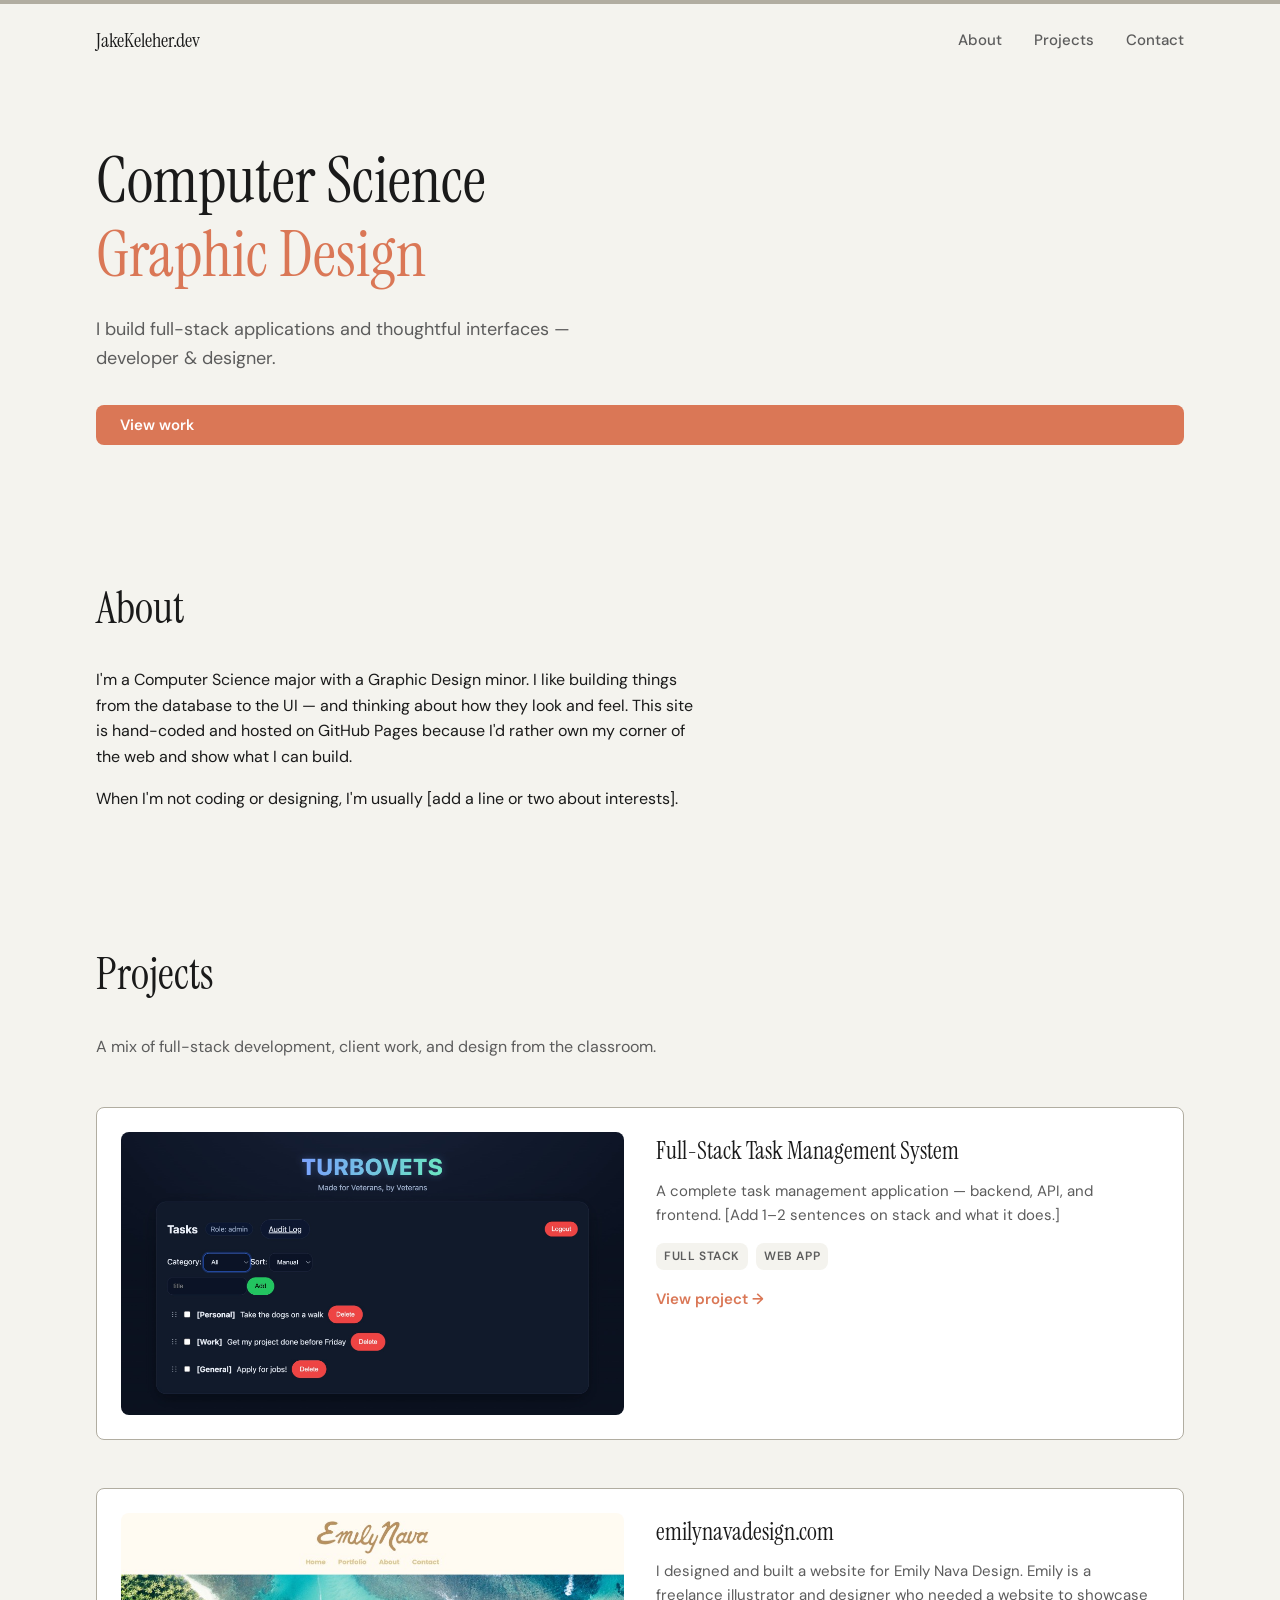
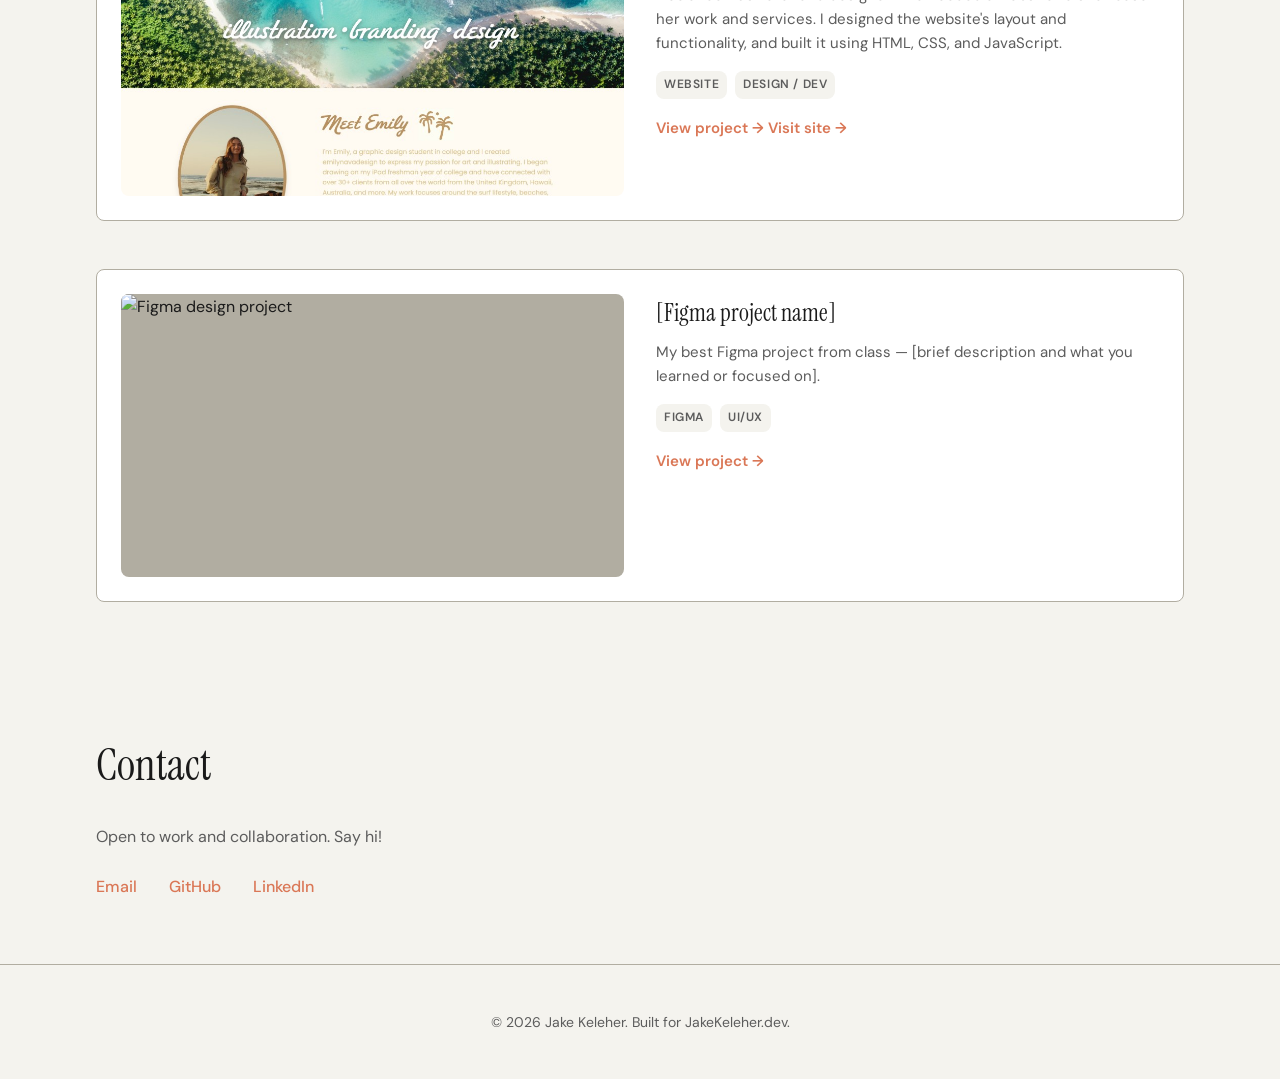
==== index.html @ 4e17194b "Added the ability to click on the images to enlarge them" ====
<!DOCTYPE html>
<html lang="en">
<head>
  <meta charset="UTF-8" />
  <meta name="viewport" content="width=device-width, initial-scale=1.0" />
  <meta name="description" content="Jake Keleher — Computer Science & Graphic Design. Portfolio of development and design work." />
  <title>Jake Keleher — Developer & Designer</title>
  <link rel="preconnect" href="https://fonts.googleapis.com" />
  <link rel="preconnect" href="https://fonts.gstatic.com" crossorigin />
  <link href="https://fonts.googleapis.com/css2?family=DM+Sans:ital,opsz,wght@0,9..40,400;0,9..40,500;0,9..40,600;0,9..40,700;1,9..40,400&family=Instrument+Serif:ital@0;1&display=swap" rel="stylesheet" />
  <link rel="stylesheet" href="css/styles.css" />
</head>
<body>
  <div class="scroll-progress" role="progressbar" aria-label="Scroll progress">
    <div class="scroll-progress__bar"></div>
  </div>
  <header class="site-header">
    <a href="index.html" class="logo">JakeKeleher.dev</a>
    <nav class="nav" aria-label="Main">
      <a href="index.html#about">About</a>
      <a href="project.html">Projects</a>
      <a href="contact.html">Contact</a>
    </nav>
  </header>

  <main>
    <section class="hero" id="hero">
      <h1 class="hero-title">
        <span class="hero-line">Computer Science</span>
        <span class="hero-line hero-line--accent">Graphic Design</span>
      </h1>
      <p class="hero-tagline">I build full-stack applications and thoughtful interfaces — developer & designer.</p>
      <a href="project.html" class="btn btn-primary">View work</a>
    </section>

    <section class="section about" id="about">
      <h2 class="section-title">About</h2>
      <div class="about-content">
        <p>I'm a Computer Science major with a Graphic Design minor. I like building things from the database to the UI — and thinking about how they look and feel. This site is hand-coded and hosted on GitHub Pages because I'd rather own my corner of the web and show what I can build.</p>
        <p>When I'm not coding or designing, I'm usually [add a line or two about interests].</p>
      </div>
    </section>

    <section class="section projects" id="projects">
      <h2 class="section-title">Projects</h2>
      <p class="section-intro">A mix of full-stack development, client work, and design from the classroom.</p>

      <ul class="project-list">
        <li class="project-card">
          <div class="project-media">
            <img class="project-img" src="assets/images/project-turbovets.png" alt="Turbovets — task management for veterans, by veterans" width="800" height="450" />
          </div>
          <div class="project-body">
            <h3 class="project-title">Full-Stack Task Management System</h3>
            <p class="project-desc">A complete task management application — backend, API, and frontend. [Add 1–2 sentences on stack and what it does.]</p>
            <div class="project-meta">
              <span class="project-tag">Full stack</span>
              <span class="project-tag">Web app</span>
            </div>
            <a href="project.html#turbovets" class="project-link" aria-label="View Full-Stack Task Management System">View project →</a>
          </div>
        </li>

        <li class="project-card">
          <div class="project-media">
            <img class="project-img" src="assets/images/project-emilynava.png" alt="Emily Nava Design website — illustration, branding, and design" width="800" height="450" />
          </div>
          <div class="project-body">
            <h3 class="project-title">emilynavadesign.com</h3>
            <p class="project-desc">I designed and built a website for Emily Nava Design. Emily is a freelance illustrator and designer who needed a website to showcase her work and services. 
              I designed the website's layout and functionality, and built it using HTML, CSS, and JavaScript.
            </p>
            <div class="project-meta">
              <span class="project-tag">Website</span>
              <span class="project-tag">Design / Dev</span>
            </div>
            <a href="project.html#emilynava" class="project-link" aria-label="Project detail: emilynavadesign.com">View project →</a>
            <a href="https://emilynavadesign.com" class="project-link" target="_blank" rel="noopener noreferrer" aria-label="Visit emilynavadesign.com">Visit site →</a>
          </div>
        </li>

        <li class="project-card">
          <div class="project-media">
            <img class="project-img" src="https://placehold.co/800x450/e5e7eb/6b7280?text=Figma+Project" alt="Figma design project" width="800" height="450" />
          </div>
          <div class="project-body">
            <h3 class="project-title">[Figma project name]</h3>
            <p class="project-desc">My best Figma project from class — [brief description and what you learned or focused on].</p>
            <div class="project-meta">
              <span class="project-tag">Figma</span>
              <span class="project-tag">UI/UX</span>
            </div>
            <a href="project.html#figma" class="project-link" aria-label="View Figma project">View project →</a>
          </div>
        </li>
      </ul>
    </section>

    <section class="section contact" id="contact">
      <h2 class="section-title">Contact</h2>
      <p class="contact-text">Open to work and collaboration. Say hi!</p>
      <ul class="contact-links">
        <li><a href="mailto:your.email@example.com">Email</a></li>
        <li><a href="https://github.com/JakeKeleherGit" target="_blank" rel="noopener noreferrer">GitHub</a></li>
        <li><a href="https://www.linkedin.com/in/jake-keleher-88a0b2271/" target="_blank" rel="noopener noreferrer">LinkedIn</a></li>
      </ul>
    </section>
  </main>

  <footer class="site-footer">
    <p>© <span id="year"></span> Jake Keleher. Built for JakeKeleher.dev.</p>
  </footer>

  <div class="lightbox" id="lightbox" aria-hidden="true" aria-label="Enlarged project image">
    <button type="button" class="lightbox__close" aria-label="Close">×</button>
    <div class="lightbox__content">
      <img src="" alt="" class="lightbox__img" />
    </div>
  </div>

  <script src="js/main.js"></script>
</body>
</html>
---- css/styles.css ----
/* --- Variables (Claude-inspired: grey background, orange accents) --- */
:root {
  --color-bg: #F4F3EE;
  --color-surface: #ffffff;
  --color-text: #1a1a1a;
  --color-text-muted: #5c5c5c;
  --color-accent: #DA7756;
  --color-accent-hover: #c46947;
  --color-border: #B1ADA1;
  --font-sans: "DM Sans", system-ui, sans-serif;
  --font-serif: "Instrument Serif", Georgia, serif;
  --space-xs: 0.25rem;
  --space-sm: 0.5rem;
  --space-md: 1rem;
  --space-lg: 1.5rem;
  --space-xl: 2rem;
  --space-2xl: 3rem;
  --space-3xl: 4rem;
  --max-width: 72rem;
  --radius: 0.5rem;
}

/* --- Reset & base --- */
*, *::before, *::after { box-sizing: border-box; }
html { scroll-behavior: smooth; }
body {
  margin: 0;
  font-family: var(--font-sans);
  font-size: 1rem;
  line-height: 1.6;
  color: var(--color-text);
  background: var(--color-bg);
}

img {
  max-width: 100%;
  height: auto;
  display: block;
}

a { color: var(--color-accent); text-decoration: none; }
a:hover { text-decoration: underline; }

/* --- Scroll progress bar --- */
.scroll-progress {
  position: fixed;
  top: 0;
  left: 0;
  width: 100%;
  height: 4px;
  background: var(--color-border);
  z-index: 1000;
}

.scroll-progress__bar {
  height: 100%;
  width: 0%;
  background: var(--color-accent);
  transition: width 0.1s ease-out;
}

/* --- Lightbox --- */
.lightbox {
  position: fixed;
  inset: 0;
  z-index: 2000;
  display: flex;
  align-items: center;
  justify-content: center;
  padding: var(--space-xl);
  background: rgba(0, 0, 0, 0.6);
  backdrop-filter: blur(8px);
  -webkit-backdrop-filter: blur(8px);
  opacity: 0;
  visibility: hidden;
  transition: opacity 0.2s ease, visibility 0.2s ease;
}

.lightbox.is-open {
  opacity: 1;
  visibility: visible;
}

.lightbox__content {
  position: relative;
  max-width: 90vw;
  max-height: 90vh;
  display: flex;
  align-items: center;
  justify-content: center;
}

.lightbox__img {
  max-width: 100%;
  max-height: 85vh;
  width: auto;
  height: auto;
  object-fit: contain;
  border-radius: var(--radius);
  box-shadow: 0 20px 60px rgba(0, 0, 0, 0.4);
}

.lightbox__close {
  position: fixed;
  top: var(--space-lg);
  right: var(--space-lg);
  width: 2.5rem;
  height: 2.5rem;
  display: flex;
  align-items: center;
  justify-content: center;
  padding: 0;
  font-size: 1.75rem;
  line-height: 1;
  color: #fff;
  background: rgba(255, 255, 255, 0.15);
  border: none;
  cursor: pointer;
  border-radius: var(--radius);
  transition: color 0.2s, background 0.2s;
  z-index: 2001;
}

.lightbox__close:hover {
  color: var(--color-text);
  background: var(--color-surface);
}

/* --- Header --- */
.site-header {
  display: flex;
  align-items: center;
  justify-content: space-between;
  padding: var(--space-lg) var(--space-xl);
  max-width: var(--max-width);
  margin: 0 auto;
}

.logo {
  font-family: var(--font-serif);
  font-size: 1.25rem;
  font-weight: 400;
  color: var(--color-text);
}
.logo:hover { text-decoration: none; }

.nav {
  display: flex;
  gap: var(--space-xl);
}
.nav a {
  color: var(--color-text-muted);
  font-size: 0.9375rem;
  font-weight: 500;
}
.nav a:hover { color: var(--color-text); }

/* --- Main sections --- */
.section {
  max-width: var(--max-width);
  margin: 0 auto;
  padding: var(--space-3xl) var(--space-xl);
}

.section-title {
  font-family: var(--font-serif);
  font-size: clamp(2rem, 4vw, 2.75rem);
  font-weight: 400;
  margin: 0 0 var(--space-lg);
}

.section-intro {
  color: var(--color-text-muted);
  max-width: 38em;
  margin: 0 0 var(--space-2xl);
}

/* --- Hero --- */
.hero {
  min-height: 20vh;
  display: flex;
  flex-direction: column;
  justify-content: center;
  padding: var(--space-3xl) var(--space-xl);
  max-width: var(--max-width);
  margin: 0 auto;
}

.hero-title {
  font-family: var(--font-serif);
  font-size: clamp(2.5rem, 6vw, 4rem);
  font-weight: 400;
  line-height: 1.15;
  margin: 0 0 var(--space-lg);
}

.hero-line { display: block; }
.hero-line--accent { color: var(--color-accent); }

.hero-tagline {
  font-size: 1.125rem;
  color: var(--color-text-muted);
  max-width: 28em;
  margin: 0 0 var(--space-xl);
}

/* --- Buttons --- */
.btn {
  display: inline-block;
  padding: var(--space-sm) var(--space-lg);
  font-family: var(--font-sans);
  font-size: 0.9375rem;
  font-weight: 600;
  border-radius: var(--radius);
  transition: background 0.2s, color 0.2s;
}

.btn-primary {
  background: var(--color-accent);
  color: white;
  border: none;
}
.btn-primary:hover {
  background: var(--color-accent-hover);
  text-decoration: none;
}

/* --- About --- */
.about-content {
  max-width: 38em;
}
.about-content p { margin: 0 0 var(--space-md); }
.about-content p:last-child { margin-bottom: 0; }

/* --- Projects --- */
.project-list {
  list-style: none;
  padding: 0;
  margin: 0;
  display: flex;
  flex-direction: column;
  gap: var(--space-2xl);
}

.project-card {
  display: grid;
  grid-template-columns: 1fr 1fr;
  gap: var(--space-xl);
  align-items: start;
  padding: var(--space-lg);
  background: var(--color-surface);
  border-radius: var(--radius);
  border: 1px solid var(--color-border);
}

.project-media {
  aspect-ratio: 16 / 9;
  background: var(--color-border);
  border-radius: var(--radius);
  overflow: hidden;
}
.project-media img {
  width: 100%;
  height: 100%;
  object-fit: cover;
}
.project-media .project-img {
  cursor: pointer;
}

/* Fallback when image is missing */
.project-media:has(img[src*="project-"]) {
  background: linear-gradient(135deg, #e5e7eb 0%, #d1d5db 100%);
}
.project-media img[src=""] {
  display: none;
}

.project-body { min-width: 0; }

.project-title {
  font-family: var(--font-serif);
  font-size: 1.5rem;
  font-weight: 400;
  margin: 0 0 var(--space-sm);
}

.project-desc {
  color: var(--color-text-muted);
  margin: 0 0 var(--space-md);
  font-size: 0.9375rem;
}

.project-meta {
  display: flex;
  flex-wrap: wrap;
  gap: var(--space-sm);
  margin-bottom: var(--space-md);
}

.project-tag {
  font-size: 0.75rem;
  font-weight: 600;
  text-transform: uppercase;
  letter-spacing: 0.05em;
  color: var(--color-text-muted);
  background: var(--color-bg);
  padding: var(--space-xs) var(--space-sm);
  border-radius: var(--radius);
}

.project-link {
  font-weight: 600;
  font-size: 0.9375rem;
}
.project-link:hover { text-decoration: none; }

/* --- Project detail page --- */
.page-intro {
  padding-top: var(--space-2xl);
  padding-bottom: var(--space-xl);
}

.project-detail {
  padding: 0 var(--space-xl) var(--space-3xl);
  max-width: var(--max-width);
  margin: 0 auto;
}

.project-detail__inner {
  display: grid;
  grid-template-columns: 1fr 1fr;
  gap: var(--space-2xl);
  align-items: start;
  padding: var(--space-2xl) 0;
  border-bottom: 1px solid var(--color-border);
}

.project-detail__inner:last-of-type { border-bottom: none; }

.project-detail__media {
  aspect-ratio: 16 / 9;
  background: var(--color-border);
  border-radius: var(--radius);
  overflow: hidden;
}

.project-detail__media img {
  width: 100%;
  height: 100%;
  object-fit: cover;
}
.project-detail__media .project-img {
  cursor: pointer;
}

.project-detail__body { min-width: 0; }

.project-detail__meta {
  display: flex;
  flex-wrap: wrap;
  gap: var(--space-sm);
  margin-bottom: var(--space-md);
}

.project-detail__title {
  font-family: var(--font-serif);
  font-size: clamp(1.5rem, 3vw, 2rem);
  font-weight: 400;
  margin: 0 0 var(--space-sm);
}

.project-detail__subtitle {
  color: var(--color-text-muted);
  font-size: 1rem;
  margin: 0 0 var(--space-lg);
}

.project-detail__content {
  color: var(--color-text);
  margin-bottom: var(--space-xl);
}

.project-detail__content p { margin: 0 0 var(--space-md); }
.project-detail__content p:last-child { margin-bottom: 0; }

/* --- Contact --- */
.contact-text {
  color: var(--color-text-muted);
  margin: 0 0 var(--space-lg);
}

.contact-links {
  list-style: none;
  padding: 0;
  margin: 0;
  display: flex;
  gap: var(--space-xl);
}
.contact-links a { font-weight: 500; }

/* --- Contact page --- */
.contact-page .contact-text { margin-bottom: var(--space-2xl); }

.contact-grid {
  display: grid;
  grid-template-columns: 1fr 1fr;
  gap: var(--space-3xl);
  align-items: start;
}

.contact-heading {
  font-family: var(--font-serif);
  font-size: 1.25rem;
  font-weight: 400;
  margin: 0 0 var(--space-lg);
}

.contact-form label {
  display: block;
  font-size: 0.9375rem;
  font-weight: 500;
  margin-bottom: var(--space-xs);
  color: var(--color-text);
}

.contact-form input,
.contact-form textarea {
  width: 100%;
  padding: var(--space-sm) var(--space-md);
  margin-bottom: var(--space-md);
  font-family: var(--font-sans);
  font-size: 1rem;
  border: 1px solid var(--color-border);
  border-radius: var(--radius);
  background: var(--color-surface);
  color: var(--color-text);
}

.contact-form textarea { resize: vertical; min-height: 6rem; }

.contact-form button { margin-top: var(--space-sm); }

.contact-form-note {
  margin-top: var(--space-lg);
  font-size: 0.875rem;
  color: var(--color-text-muted);
}

/* --- Footer --- */
.site-footer {
  text-align: center;
  padding: var(--space-xl);
  color: var(--color-text-muted);
  font-size: 0.875rem;
  border-top: 1px solid var(--color-border);
}

/* --- Responsive --- */
@media (max-width: 768px) {
  .site-header { padding: var(--space-md) var(--space-lg); }
  .nav { gap: var(--space-lg); }

  .project-card {
    grid-template-columns: 1fr;
  }
  .project-media { order: -1; }

  .hero { min-height: 45vh; }
  .section { padding: var(--space-2xl) var(--space-lg); }

  .project-detail { padding-left: var(--space-lg); padding-right: var(--space-lg); }
  .project-detail__inner {
    grid-template-columns: 1fr;
    gap: var(--space-lg);
  }
  .project-detail__media { order: -1; }

  .contact-grid { grid-template-columns: 1fr; }
}

@media (max-width: 480px) {
  .contact-links { flex-direction: column; }
}
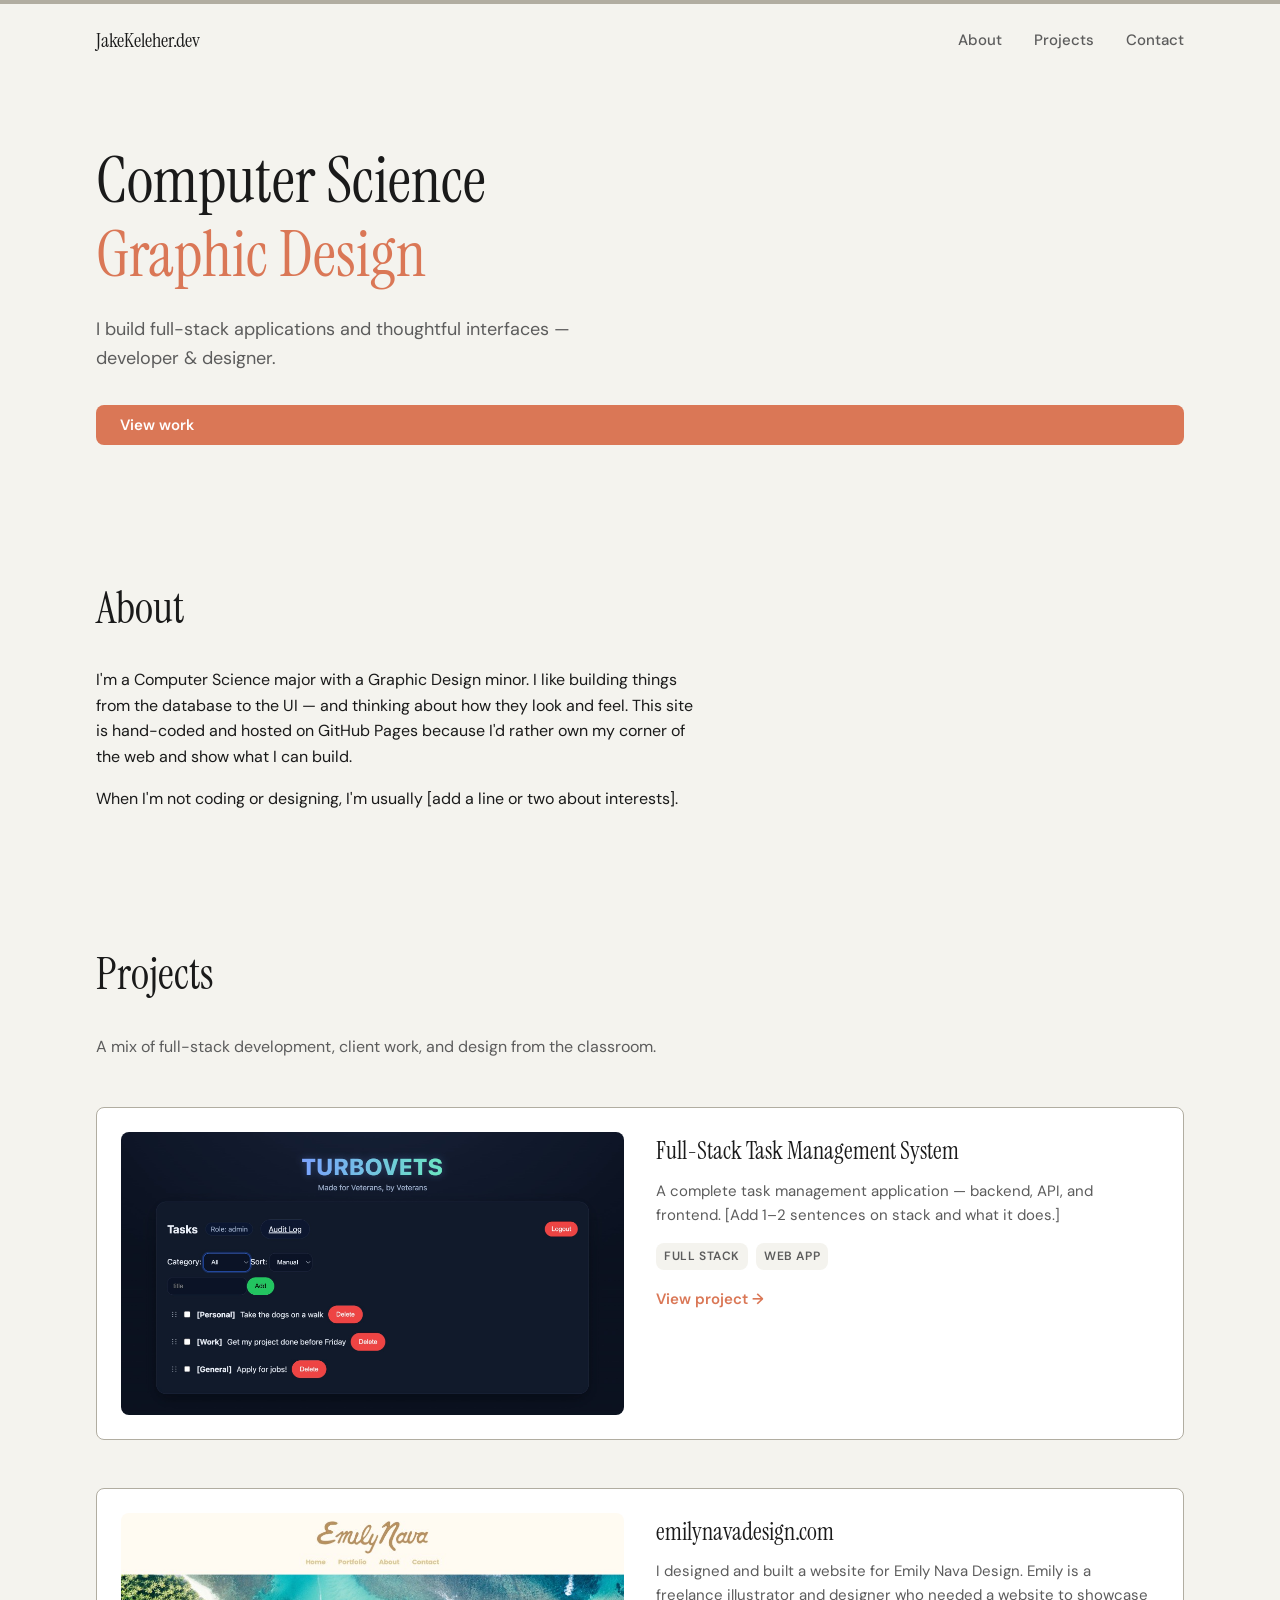
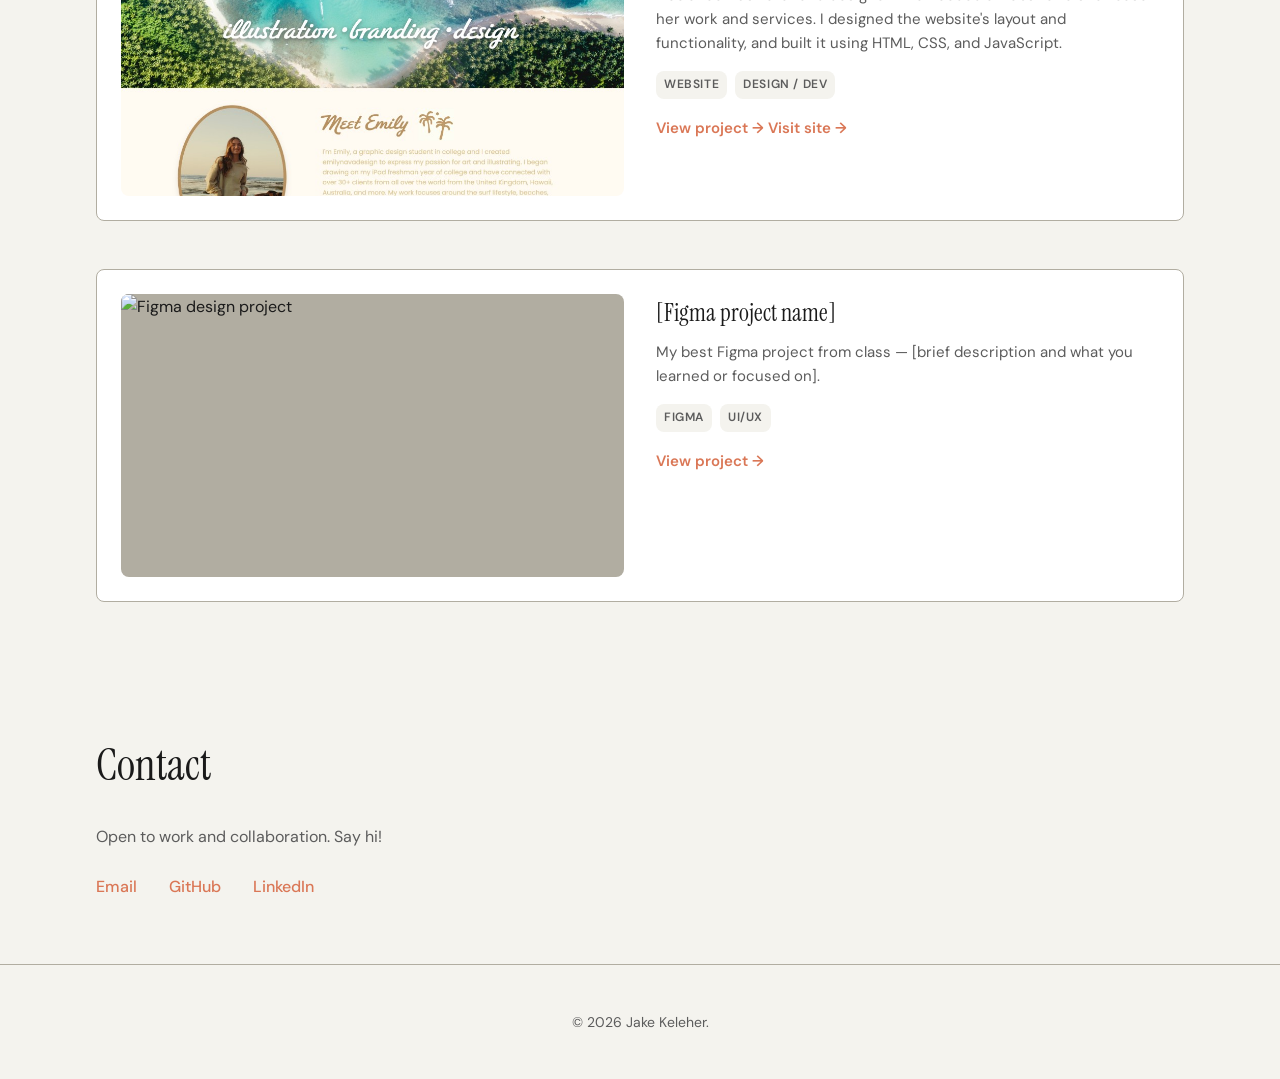
==== commit e3e72bc8: "updated code 11:59pm" ====
--- a/index.html
+++ b/index.html
@@ -108,7 +108,7 @@
   </main>
 
   <footer class="site-footer">
-    <p>© <span id="year"></span> Jake Keleher. Built for JakeKeleher.dev.</p>
+    <p>© <span id="year"></span> Jake Keleher. </p>
   </footer>
 
   <div class="lightbox" id="lightbox" aria-hidden="true" aria-label="Enlarged project image">
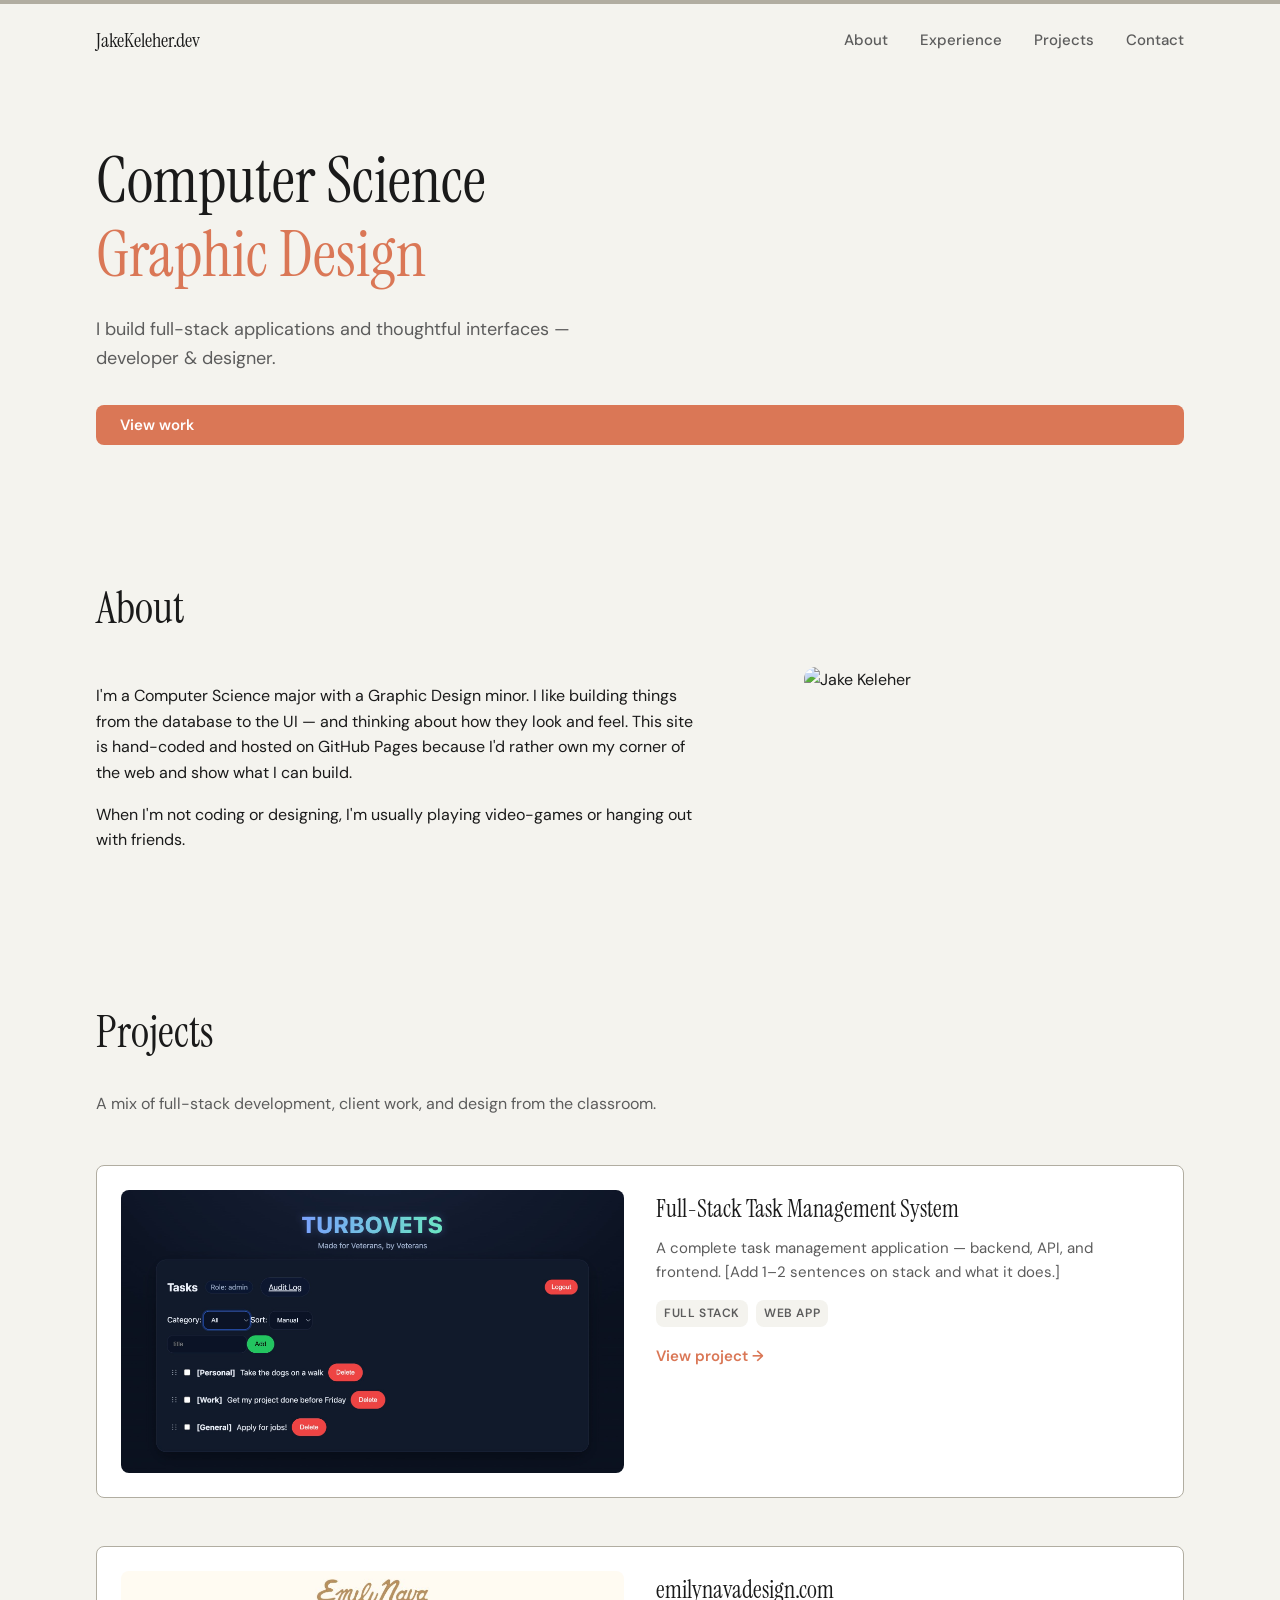
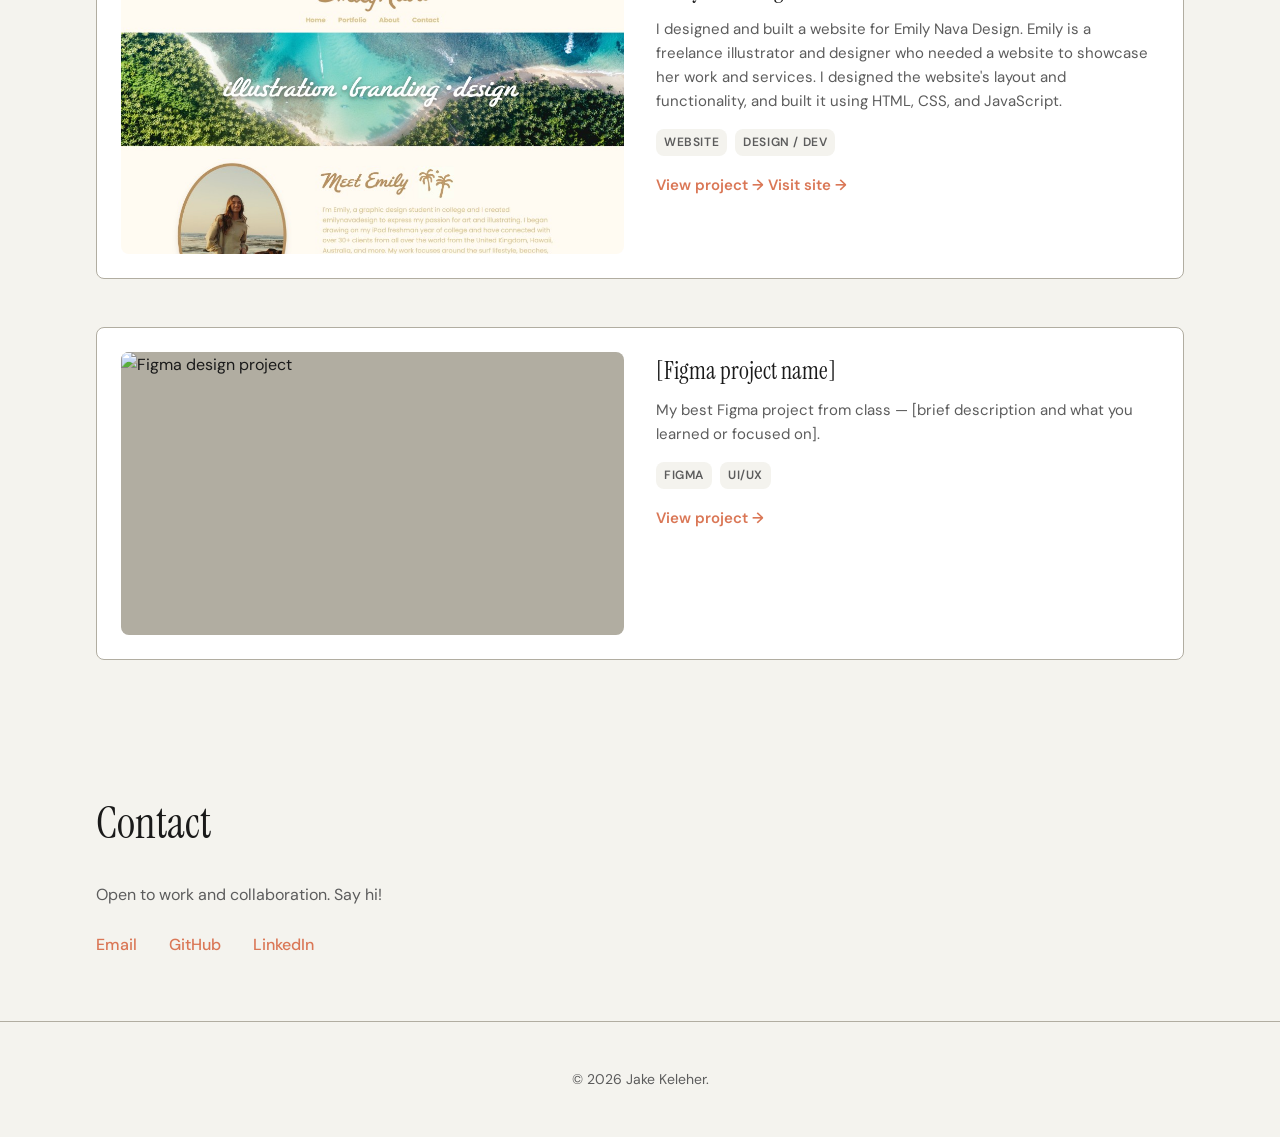
==== commit db815278: "hello world" ====
--- a/index.html
+++ b/index.html
@@ -5,6 +5,7 @@
   <meta name="viewport" content="width=device-width, initial-scale=1.0" />
   <meta name="description" content="Jake Keleher — Computer Science & Graphic Design. Portfolio of development and design work." />
   <title>Jake Keleher — Developer & Designer</title>
+  <link rel="icon" href="favicon.png" type="image/png" />
   <link rel="preconnect" href="https://fonts.googleapis.com" />
   <link rel="preconnect" href="https://fonts.gstatic.com" crossorigin />
   <link href="https://fonts.googleapis.com/css2?family=DM+Sans:ital,opsz,wght@0,9..40,400;0,9..40,500;0,9..40,600;0,9..40,700;1,9..40,400&family=Instrument+Serif:ital@0;1&display=swap" rel="stylesheet" />
@@ -18,6 +19,7 @@
     <a href="index.html" class="logo">JakeKeleher.dev</a>
     <nav class="nav" aria-label="Main">
       <a href="index.html#about">About</a>
+      <a href="experience.html">Experience</a>
       <a href="project.html">Projects</a>
       <a href="contact.html">Contact</a>
     </nav>
@@ -35,9 +37,16 @@
 
     <section class="section about" id="about">
       <h2 class="section-title">About</h2>
-      <div class="about-content">
-        <p>I'm a Computer Science major with a Graphic Design minor. I like building things from the database to the UI — and thinking about how they look and feel. This site is hand-coded and hosted on GitHub Pages because I'd rather own my corner of the web and show what I can build.</p>
-        <p>When I'm not coding or designing, I'm usually [add a line or two about interests].</p>
+    
+      <div class="about-container">
+        <div class="about-text">
+          <p>I'm a Computer Science major with a Graphic Design minor. I like building things from the database to the UI — and thinking about how they look and feel. This site is hand-coded and hosted on GitHub Pages because I'd rather own my corner of the web and show what I can build.</p>
+          <p>When I'm not coding or designing, I'm usually playing video-games or hanging out with friends.</p>
+        </div>
+    
+        <div class="about-image">
+          <img src="assets/images/headshot.png" alt="Jake Keleher" />
+        </div>
       </div>
     </section>
 
--- a/css/styles.css
+++ b/css/styles.css
@@ -232,6 +232,32 @@
 .about-content p { margin: 0 0 var(--space-md); }
 .about-content p:last-child { margin-bottom: 0; }
 
+.about-container {
+  display: flex;
+  align-items: flex-start;
+  gap: 40px;
+}
+
+/* Text takes ~70% */
+.about-text {
+  flex: 0 0 55%;
+}
+
+/* Image takes ~35% */
+.about-image {
+  flex: 0 0 45%;
+  display: flex;
+  justify-content: flex-end;
+}
+
+.about-image img {
+  width: 200%;
+  max-width: 420px; /* keeps it from getting too huge */
+  height: auto;
+  border-radius: 12px;
+  object-fit: cover;
+}
+
 /* --- Projects --- */
 .project-list {
   list-style: none;
@@ -383,6 +409,51 @@
 
 .project-detail__content p { margin: 0 0 var(--space-md); }
 .project-detail__content p:last-child { margin-bottom: 0; }
+
+/* --- Experience page --- */
+.experience-entry {
+  padding: 0 var(--space-xl) var(--space-3xl);
+  max-width: var(--max-width);
+  margin: 0 auto;
+}
+
+.experience-entry__inner {
+  padding: var(--space-2xl) 0;
+  border-bottom: 1px solid var(--color-border);
+}
+
+.experience-entry:last-of-type .experience-entry__inner { border-bottom: none; }
+
+.experience-entry__header {
+  margin-bottom: var(--space-lg);
+}
+
+.experience-entry__title {
+  font-family: var(--font-serif);
+  font-size: clamp(1.5rem, 3vw, 2rem);
+  font-weight: 400;
+  margin: 0 0 var(--space-xs);
+}
+
+.experience-entry__role {
+  font-size: 1rem;
+  font-weight: 600;
+  color: var(--color-accent);
+  margin: 0 0 var(--space-xs);
+}
+
+.experience-entry__dates {
+  font-size: 0.9375rem;
+  color: var(--color-text-muted);
+  margin: 0;
+}
+
+.experience-entry__content {
+  color: var(--color-text);
+}
+
+.experience-entry__content p { margin: 0 0 var(--space-md); }
+.experience-entry__content p:last-child { margin-bottom: 0; }
 
 /* --- Contact --- */
 .contact-text {
@@ -470,6 +541,7 @@
   .section { padding: var(--space-2xl) var(--space-lg); }
 
   .project-detail { padding-left: var(--space-lg); padding-right: var(--space-lg); }
+  .experience-entry { padding-left: var(--space-lg); padding-right: var(--space-lg); }
   .project-detail__inner {
     grid-template-columns: 1fr;
     gap: var(--space-lg);
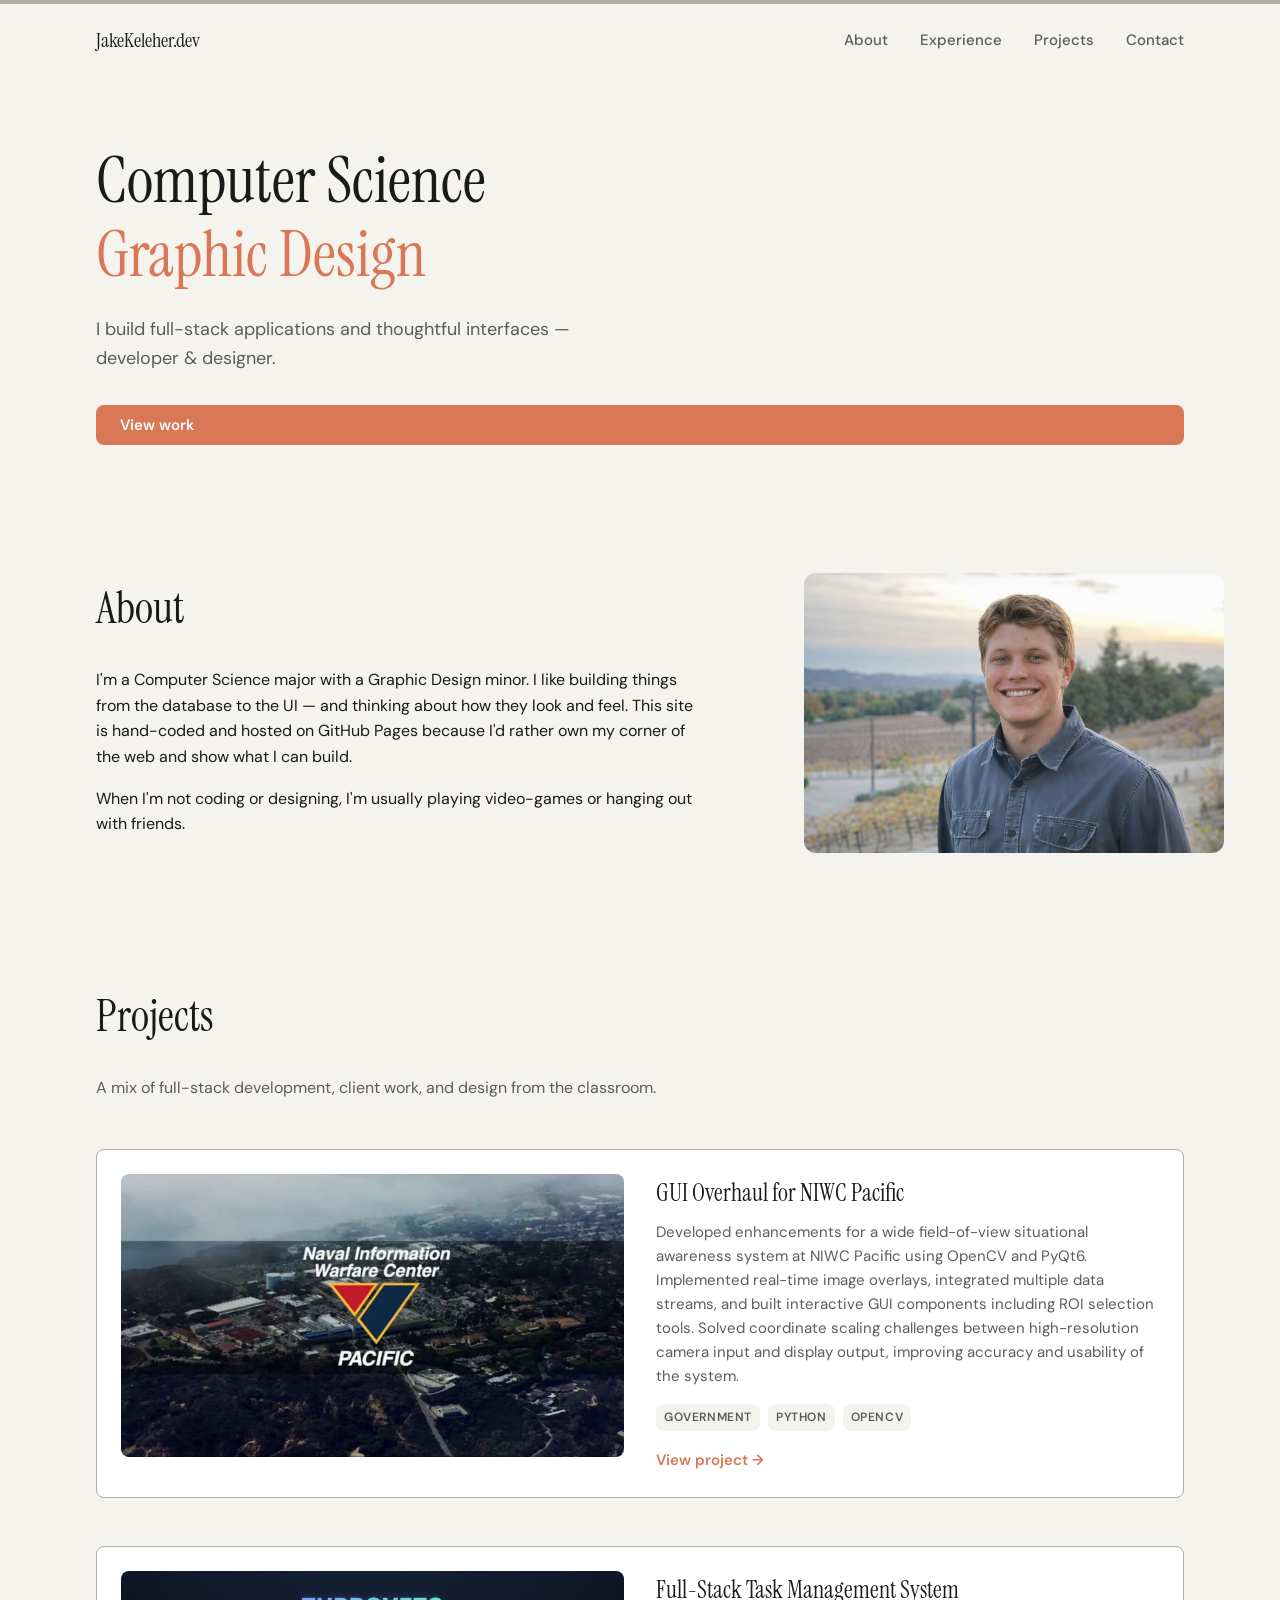
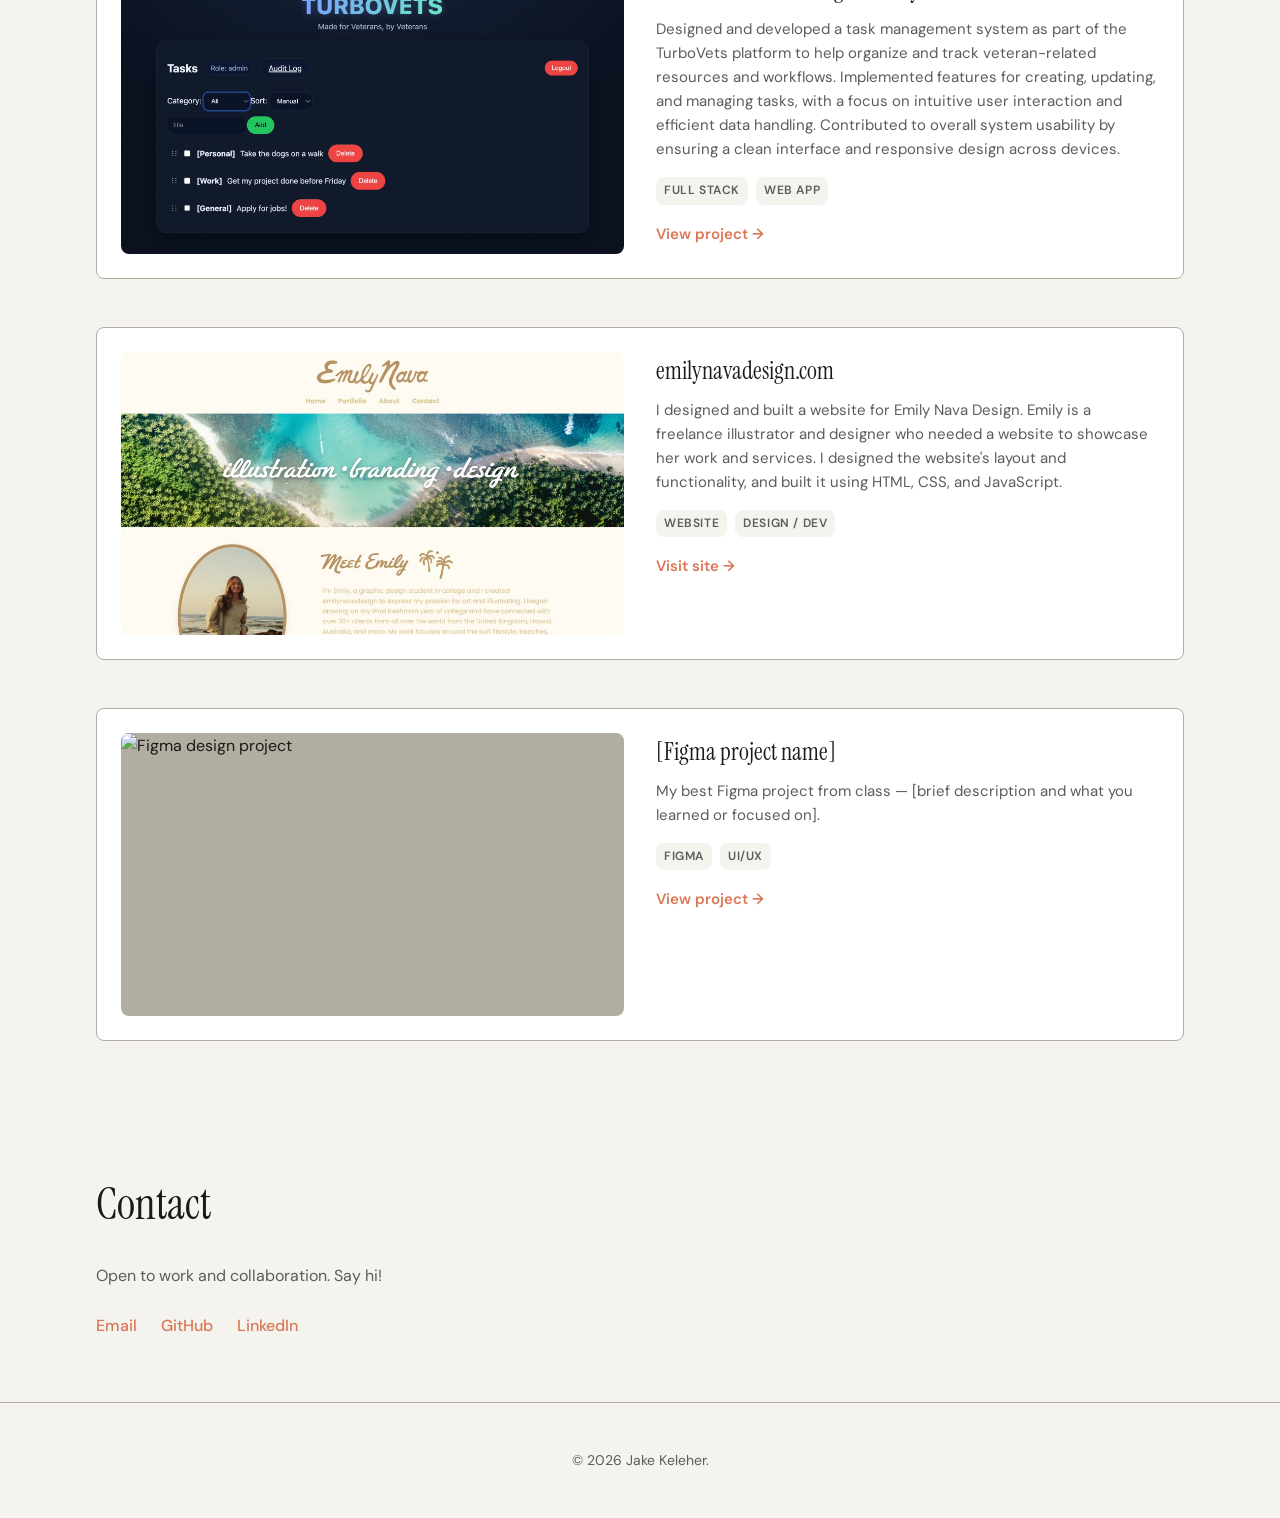
==== commit 670f07d7: "Major Upgrades, need to add contact page functionality" ====
--- a/index.html
+++ b/index.html
@@ -36,12 +36,13 @@
     </section>
 
     <section class="section about" id="about">
-      <h2 class="section-title">About</h2>
+      
     
       <div class="about-container">
         <div class="about-text">
-          <p>I'm a Computer Science major with a Graphic Design minor. I like building things from the database to the UI — and thinking about how they look and feel. This site is hand-coded and hosted on GitHub Pages because I'd rather own my corner of the web and show what I can build.</p>
-          <p>When I'm not coding or designing, I'm usually playing video-games or hanging out with friends.</p>
+          <h2 class="section-title">About</h2>
+            <p>I'm a Computer Science major with a Graphic Design minor. I like building things from the database to the UI — and thinking about how they look and feel. This site is hand-coded and hosted on GitHub Pages because I'd rather own my corner of the web and show what I can build.</p>
+            <p>When I'm not coding or designing, I'm usually playing video-games or hanging out with friends.</p>
         </div>
     
         <div class="about-image">
@@ -57,11 +58,27 @@
       <ul class="project-list">
         <li class="project-card">
           <div class="project-media">
+            <img class="project-img" src="assets/images/niwc-pac-crop.png" alt="Turbovets — task management for veterans, by veterans" width="800" height="450" />
+          </div>
+          <div class="project-body">
+            <h3 class="project-title">GUI Overhaul for NIWC Pacific</h3>
+            <p class="project-desc">Developed enhancements for a wide field-of-view situational awareness system at NIWC Pacific using OpenCV and PyQt6. Implemented real-time image overlays, integrated multiple data streams, and built interactive GUI components including ROI selection tools. Solved coordinate scaling challenges between high-resolution camera input and display output, improving accuracy and usability of the system.</p>
+            <div class="project-meta">
+              <span class="project-tag">Government</span>
+              <span class="project-tag">Python</span>
+              <span class="project-tag">OpenCV</span>
+            </div>
+            <a href="project.html#turbovets" class="project-link" aria-label="View Full-Stack Task Management System">View project →</a>
+          </div>
+        </li>
+
+        <li class="project-card">
+          <div class="project-media">
             <img class="project-img" src="assets/images/project-turbovets.png" alt="Turbovets — task management for veterans, by veterans" width="800" height="450" />
           </div>
           <div class="project-body">
             <h3 class="project-title">Full-Stack Task Management System</h3>
-            <p class="project-desc">A complete task management application — backend, API, and frontend. [Add 1–2 sentences on stack and what it does.]</p>
+            <p class="project-desc">Designed and developed a task management system as part of the TurboVets platform to help organize and track veteran-related resources and workflows. Implemented features for creating, updating, and managing tasks, with a focus on intuitive user interaction and efficient data handling. Contributed to overall system usability by ensuring a clean interface and responsive design across devices. </p>
             <div class="project-meta">
               <span class="project-tag">Full stack</span>
               <span class="project-tag">Web app</span>
@@ -83,7 +100,6 @@
               <span class="project-tag">Website</span>
               <span class="project-tag">Design / Dev</span>
             </div>
-            <a href="project.html#emilynava" class="project-link" aria-label="Project detail: emilynavadesign.com">View project →</a>
             <a href="https://emilynavadesign.com" class="project-link" target="_blank" rel="noopener noreferrer" aria-label="Visit emilynavadesign.com">Visit site →</a>
           </div>
         </li>
--- a/css/styles.css
+++ b/css/styles.css
@@ -251,7 +251,7 @@
 }
 
 .about-image img {
-  width: 200%;
+  width: 100%;
   max-width: 420px; /* keeps it from getting too huge */
   height: auto;
   border-radius: 12px;
@@ -343,7 +343,7 @@
 
 /* --- Project detail page --- */
 .page-intro {
-  padding-top: var(--space-2xl);
+  padding-top: var(--space-lg);
   padding-bottom: var(--space-xl);
 }
 
@@ -411,21 +411,30 @@
 .project-detail__content p:last-child { margin-bottom: 0; }
 
 /* --- Experience page --- */
+.page-intro {
+  padding-top: var(--space-xl);
+  padding-bottom: var(--space-md);
+}
+
+.page-intro .section-intro {
+  margin-bottom: 0;
+}
+
 .experience-entry {
-  padding: 0 var(--space-xl) var(--space-3xl);
+  padding: 0 var(--space-xl);
   max-width: var(--max-width);
+  padding-left: var(--space-lg);
+  padding-right: var(--space-lg);
   margin: 0 auto;
 }
 
 .experience-entry__inner {
-  padding: var(--space-2xl) 0;
+  padding: var(--space-xl) 0;
   border-bottom: 1px solid var(--color-border);
 }
 
-.experience-entry:last-of-type .experience-entry__inner { border-bottom: none; }
-
 .experience-entry__header {
-  margin-bottom: var(--space-lg);
+  margin-bottom: var(--space-md);
 }
 
 .experience-entry__title {
@@ -452,8 +461,17 @@
   color: var(--color-text);
 }
 
-.experience-entry__content p { margin: 0 0 var(--space-md); }
-.experience-entry__content p:last-child { margin-bottom: 0; }
+.experience-entry__content p {
+  margin: 0 0 0.875rem;
+}
+
+.experience-entry__content p:last-child {
+  margin-bottom: 0;
+}
+
+.experience-entry:last-of-type .experience-entry__inner {
+  border-bottom: none;
+}
 
 /* --- Contact --- */
 .contact-text {
@@ -466,25 +484,52 @@
   padding: 0;
   margin: 0;
   display: flex;
-  gap: var(--space-xl);
+  gap: var(--space-lg);
 }
 .contact-links a { font-weight: 500; }
 
 /* --- Contact page --- */
-.contact-page .contact-text { margin-bottom: var(--space-2xl); }
+.contact-page .section-title { margin-bottom: var(--space-md); }
+.contact-page .contact-text { margin-bottom: var(--space-lg); }
+
+.contact-page {
+  padding-top: var(--space-sml); /* was 3xl */
+}
+
+.contact-form-block {
+  background: var(--color-surface);
+  padding: var(--space-xl);
+  border-radius: var(--radius);
+  border: 1px solid var(--color-border);
+  margin-top: 4rem;
+}
+
+.contact-links-block {
+  margin-top: var(--space-sm);
+}
 
 .contact-grid {
   display: grid;
-  grid-template-columns: 1fr 1fr;
+  grid-template-columns: 1fr 1.1fr;
   gap: var(--space-3xl);
   align-items: start;
+}
+
+.contact-left {
+  padding-top: 4.5rem;
 }
 
 .contact-heading {
   font-family: var(--font-serif);
   font-size: 1.25rem;
   font-weight: 400;
-  margin: 0 0 var(--space-lg);
+  margin-bottom: var(--space-md);
+}
+
+.contact-form input:focus,
+.contact-form textarea:focus {
+  outline: none;
+  border-color: var(--color-accent);
 }
 
 .contact-form label {
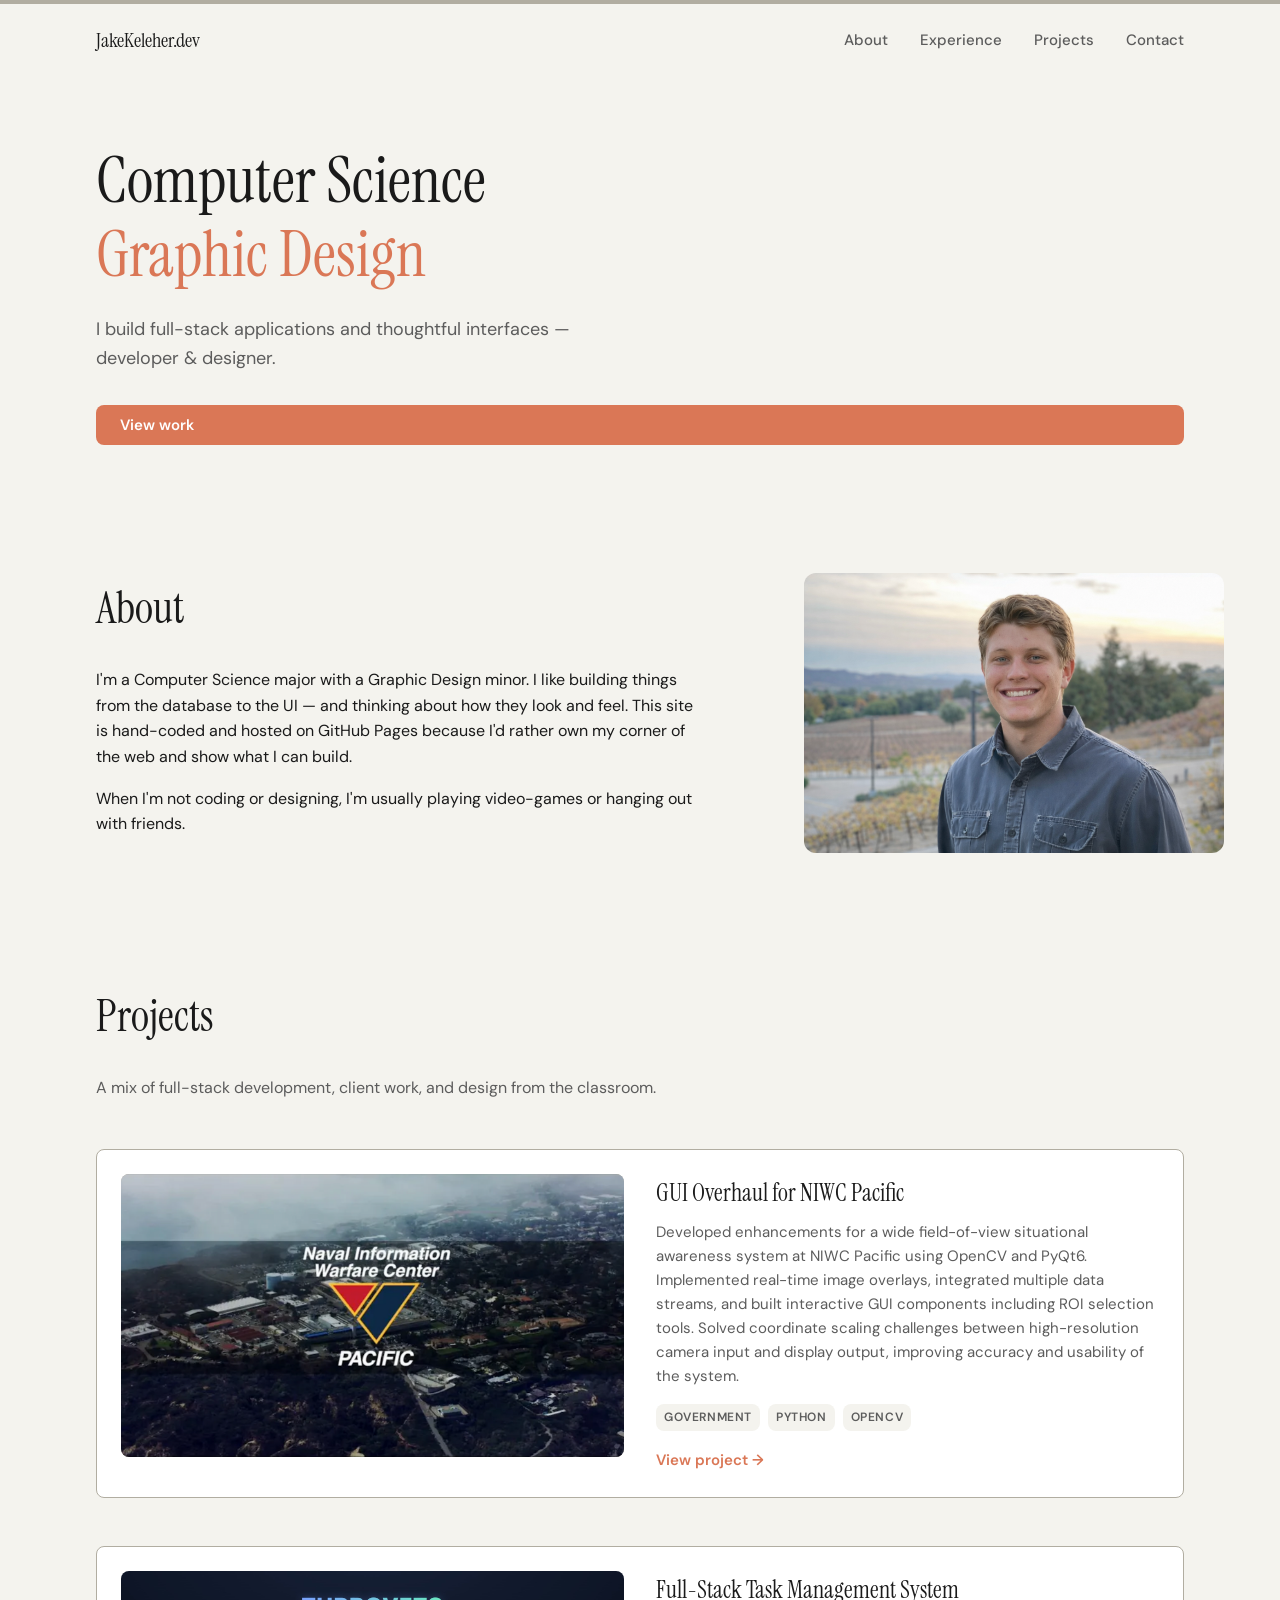
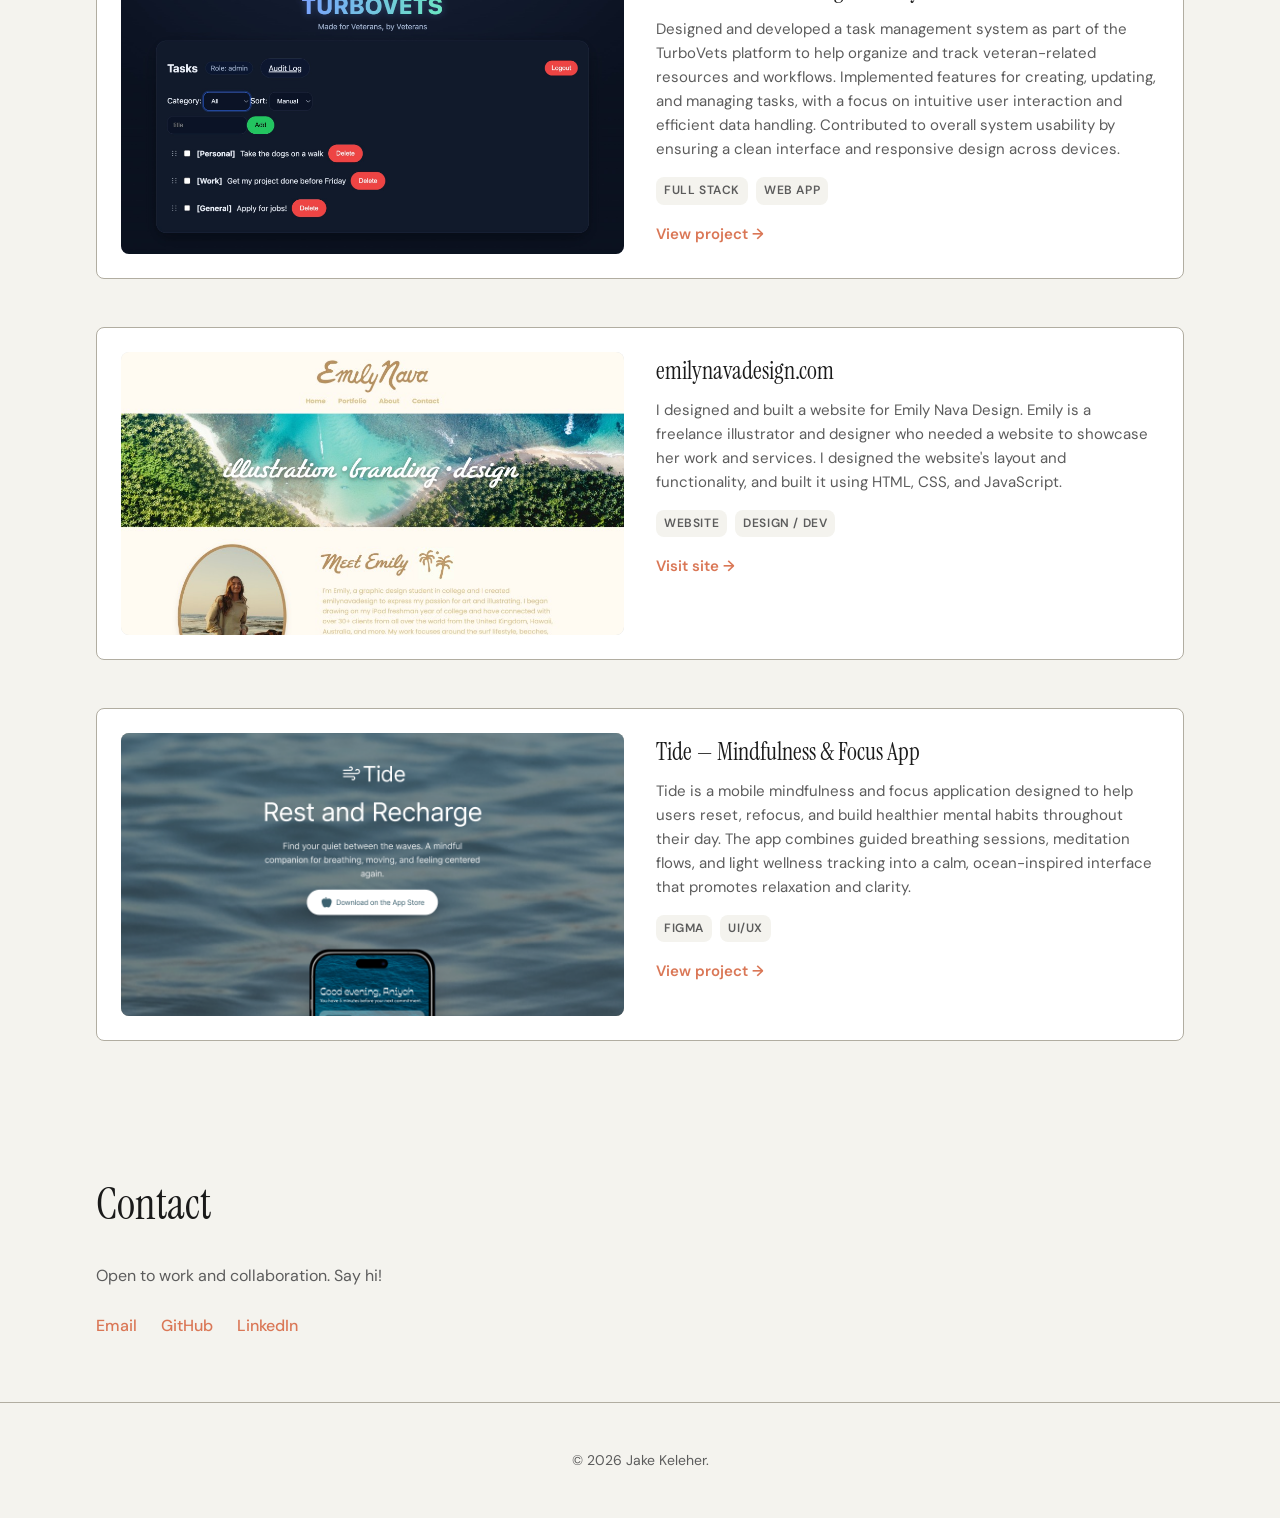
==== commit 5a63da59: "Updated contact page" ====
--- a/index.html
+++ b/index.html
@@ -106,16 +106,19 @@
 
         <li class="project-card">
           <div class="project-media">
-            <img class="project-img" src="https://placehold.co/800x450/e5e7eb/6b7280?text=Figma+Project" alt="Figma design project" width="800" height="450" />
+            <img class="project-img" src="assets/images/TideCalmApp.png" alt="Figma design project" width="800" height="450" />
           </div>
           <div class="project-body">
-            <h3 class="project-title">[Figma project name]</h3>
-            <p class="project-desc">My best Figma project from class — [brief description and what you learned or focused on].</p>
+            <h3 class="project-title">Tide — Mindfulness & Focus App</h3>
+            <p class="project-desc">Tide is a mobile mindfulness and focus application designed to help 
+              users reset, refocus, and build healthier mental habits throughout their day. The app combines 
+              guided breathing sessions, meditation flows, and light wellness tracking into a calm, 
+              ocean-inspired interface that promotes relaxation and clarity.</p>
             <div class="project-meta">
               <span class="project-tag">Figma</span>
               <span class="project-tag">UI/UX</span>
             </div>
-            <a href="project.html#figma" class="project-link" aria-label="View Figma project">View project →</a>
+            <a href="https://www.figma.com/design/f66xHcDySHiuyiGid0vz0i/Calm-App?t=EtV32TLch3IuS3El-1" class="project-link" aria-label="View Figma project">View project →</a>
           </div>
         </li>
       </ul>
--- a/css/styles.css
+++ b/css/styles.css
@@ -294,6 +294,13 @@
   cursor: pointer;
 }
 
+.project-img {
+  width: 100%;
+  height: 100%;
+  object-fit: cover;
+  object-position: center 5%;
+}
+
 /* Fallback when image is missing */
 .project-media:has(img[src*="project-"]) {
   background: linear-gradient(135deg, #e5e7eb 0%, #d1d5db 100%);
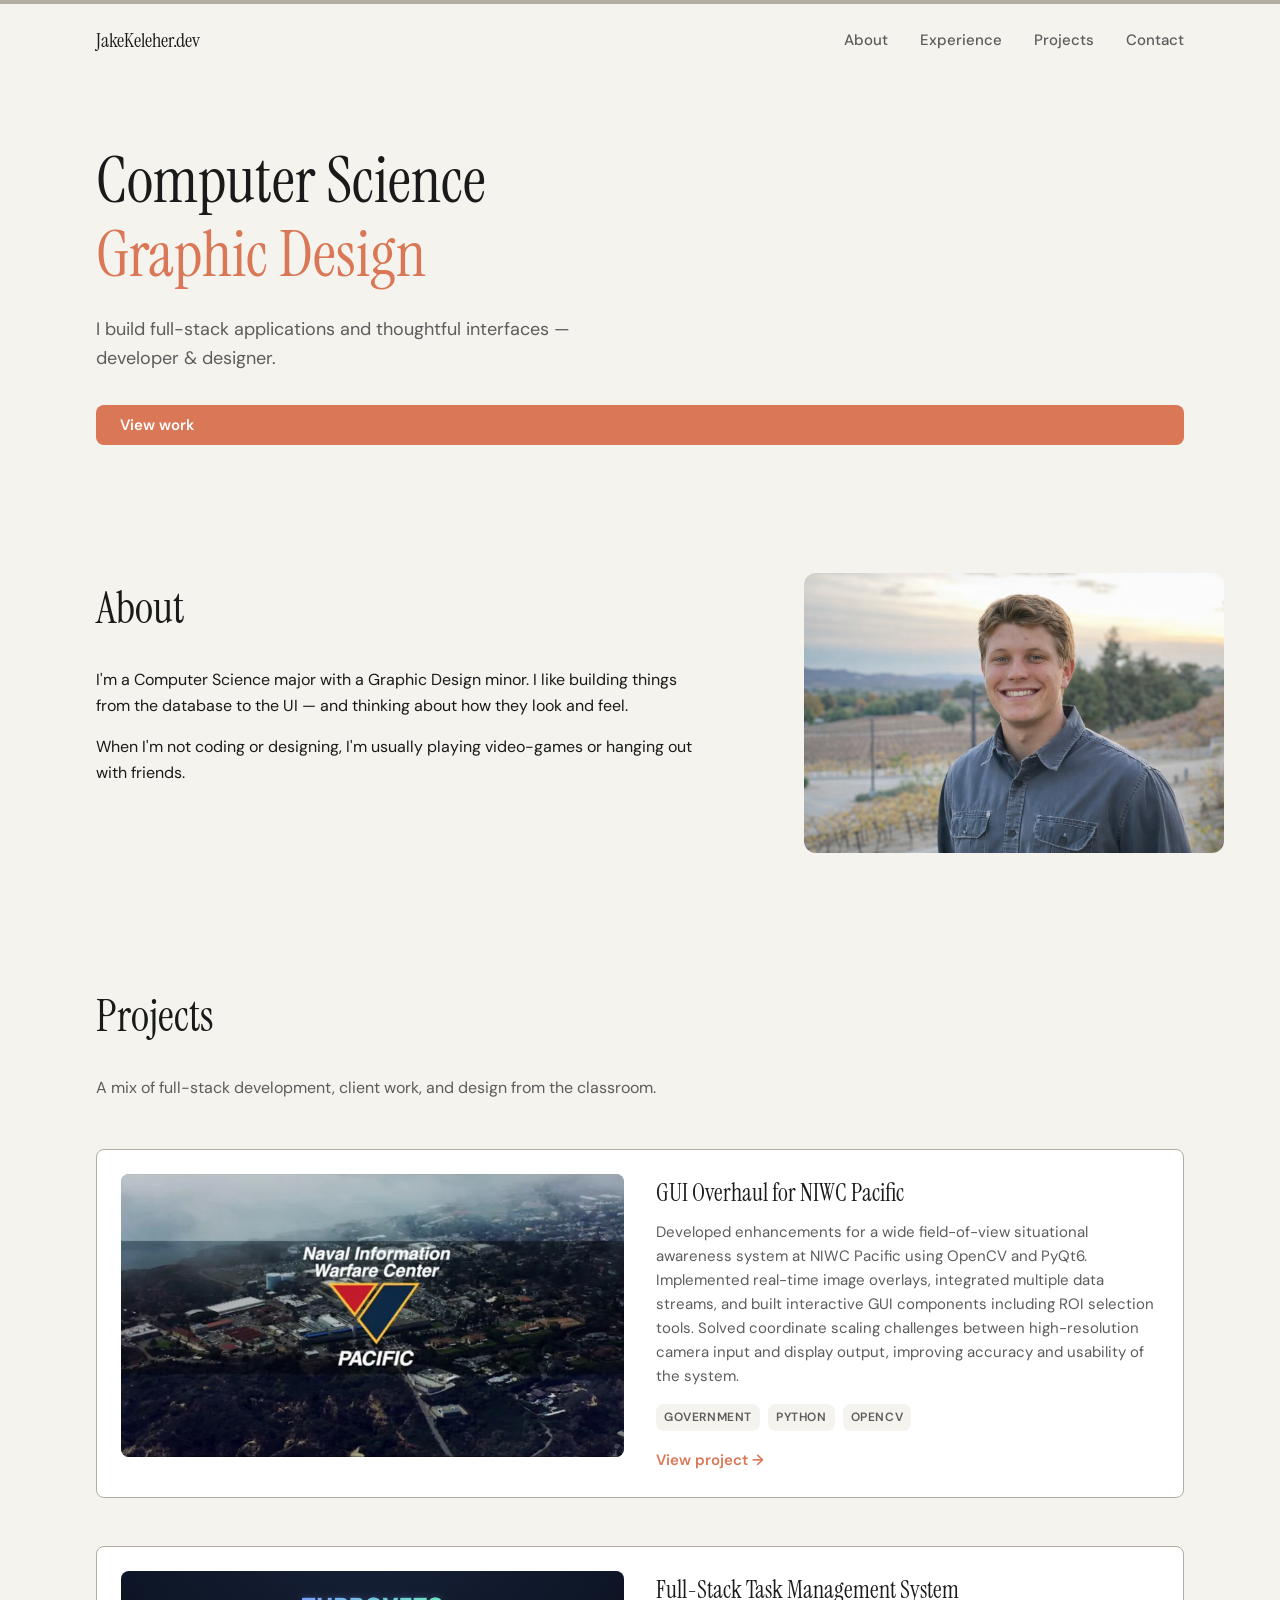
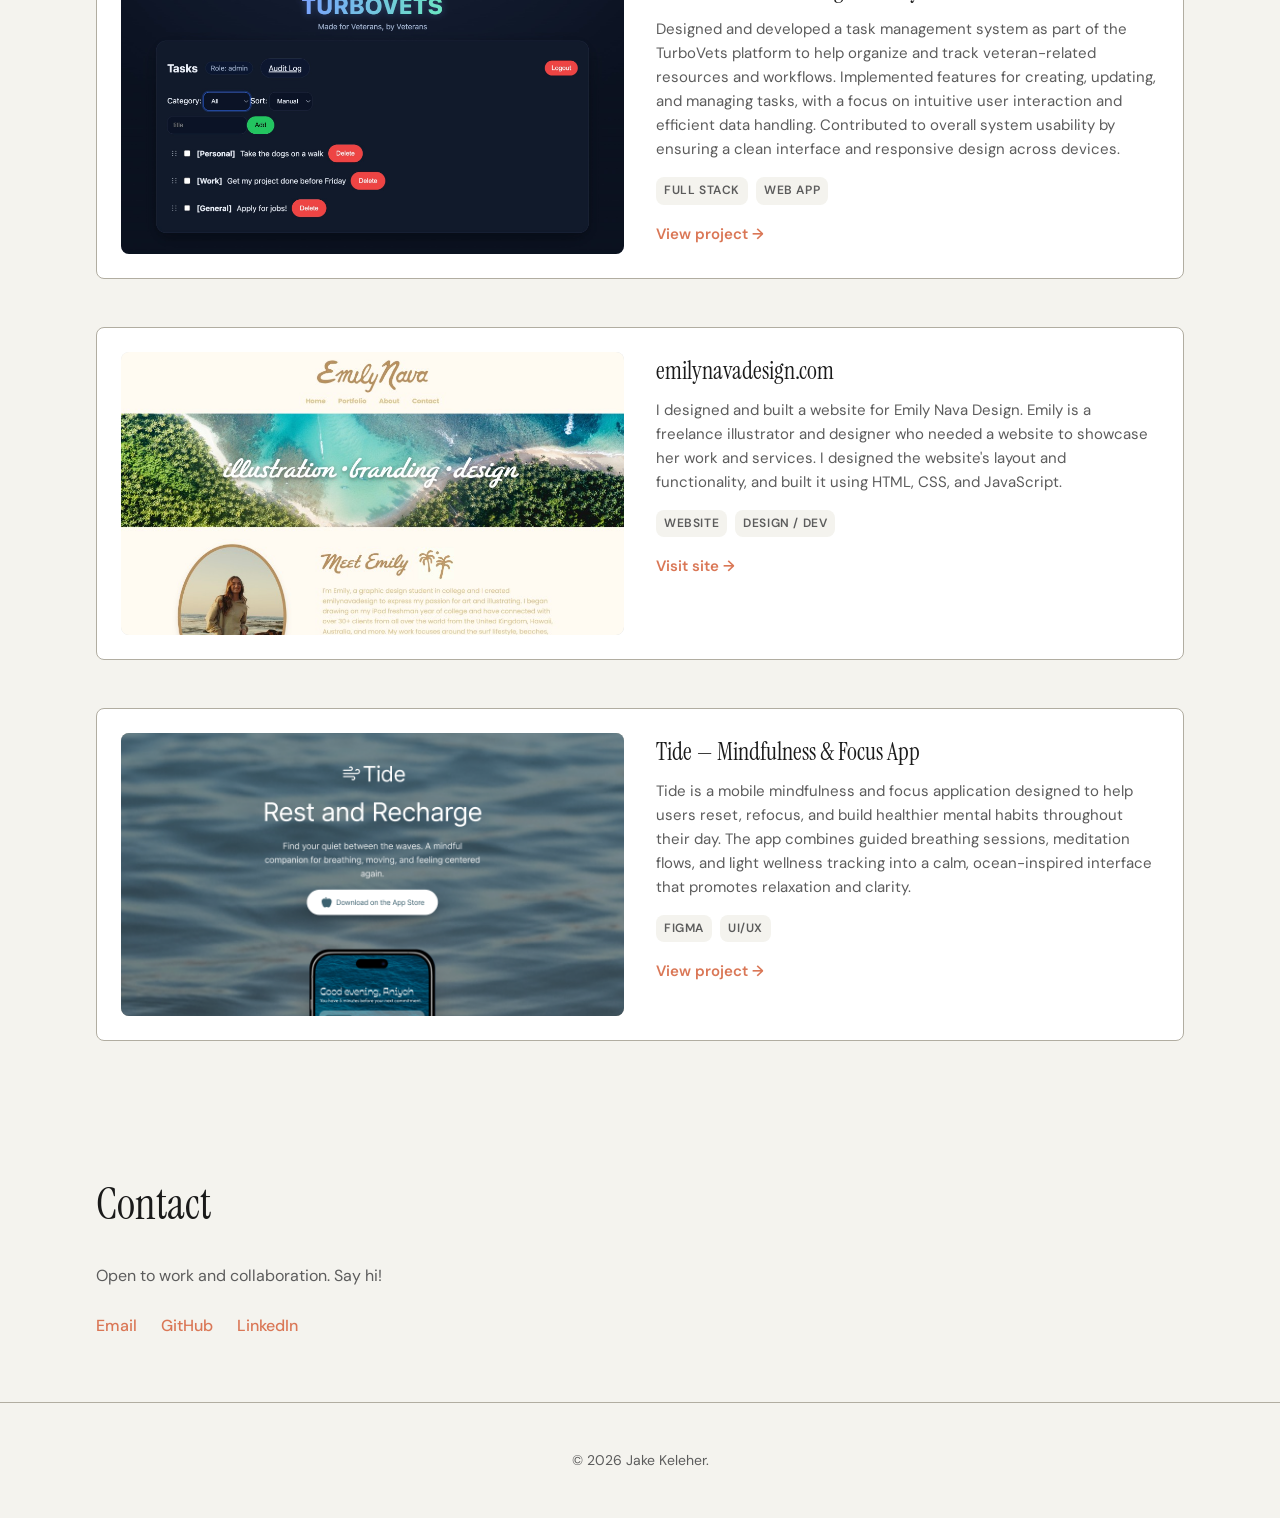
==== commit f7777801: "Updated contact page" ====
--- a/index.html
+++ b/index.html
@@ -41,7 +41,7 @@
       <div class="about-container">
         <div class="about-text">
           <h2 class="section-title">About</h2>
-            <p>I'm a Computer Science major with a Graphic Design minor. I like building things from the database to the UI — and thinking about how they look and feel. This site is hand-coded and hosted on GitHub Pages because I'd rather own my corner of the web and show what I can build.</p>
+            <p>I'm a Computer Science major with a Graphic Design minor. I like building things from the database to the UI — and thinking about how they look and feel. </p>
             <p>When I'm not coding or designing, I'm usually playing video-games or hanging out with friends.</p>
         </div>
     
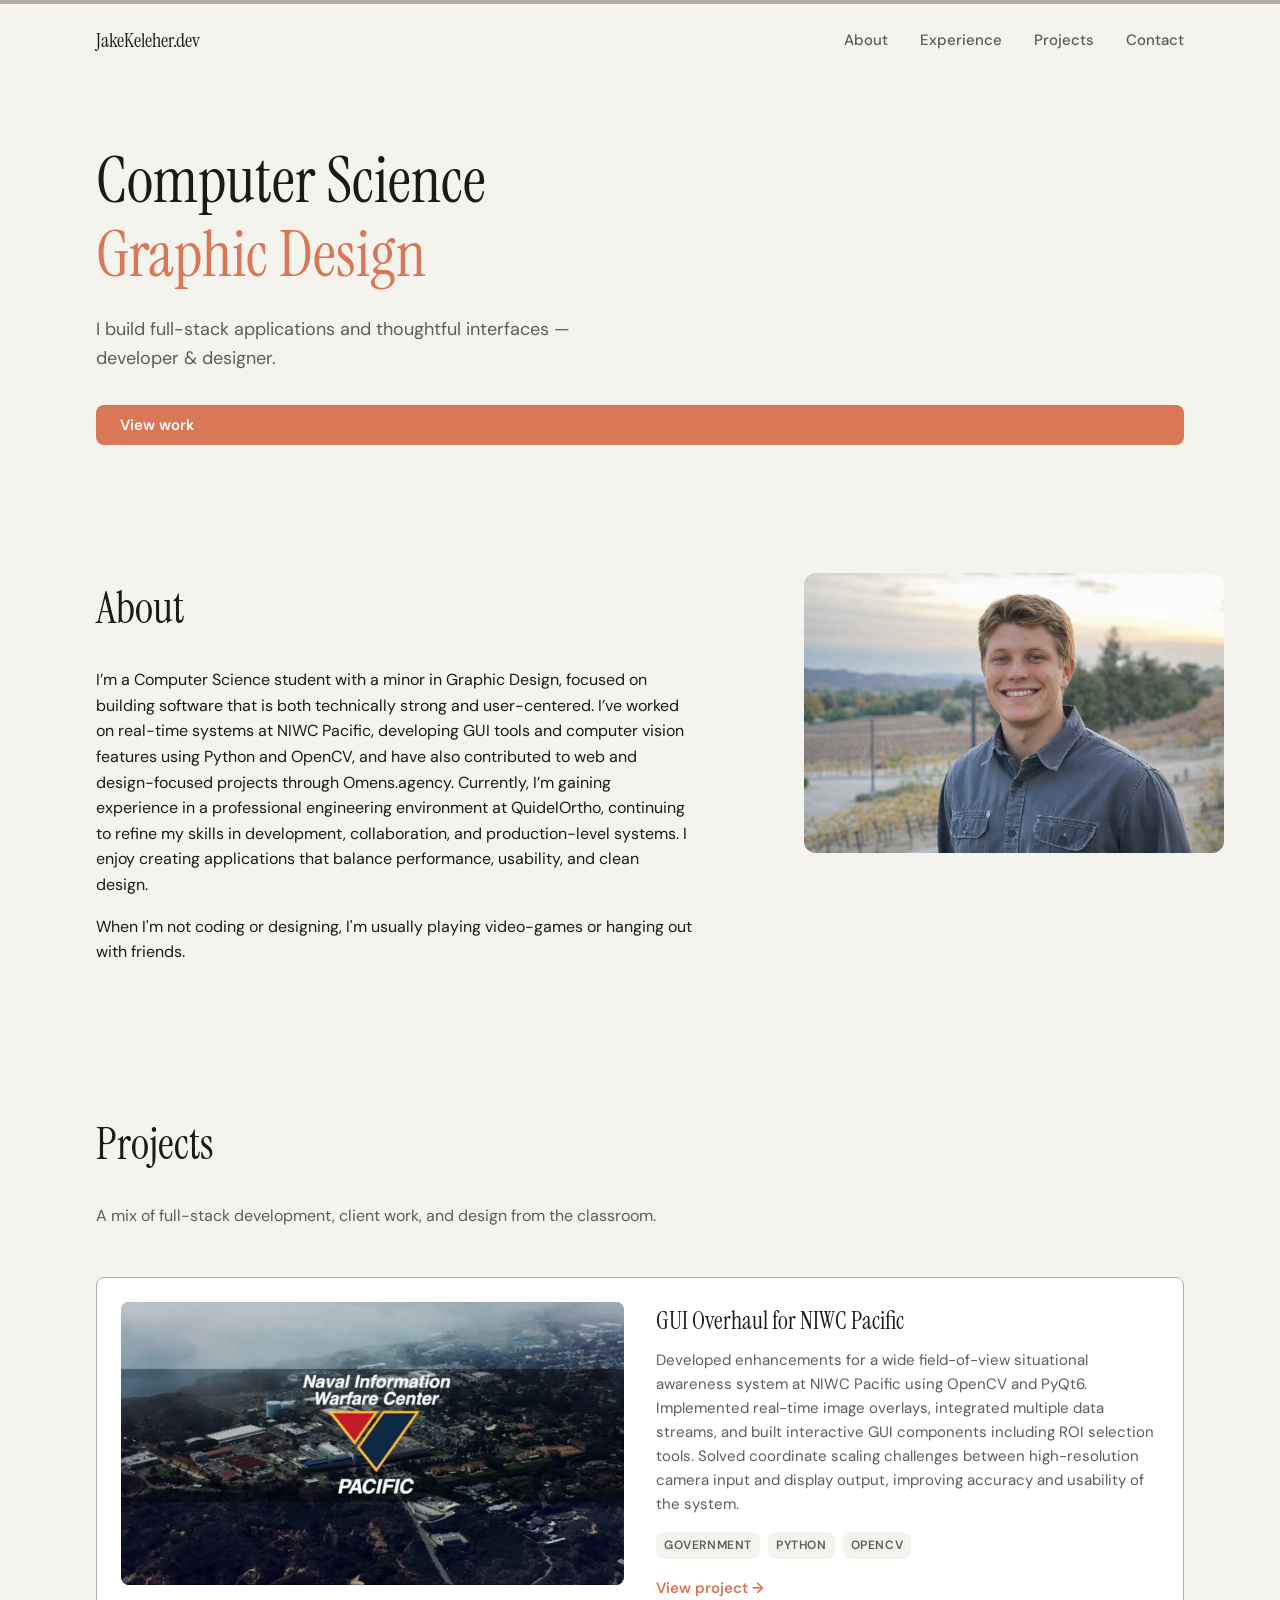
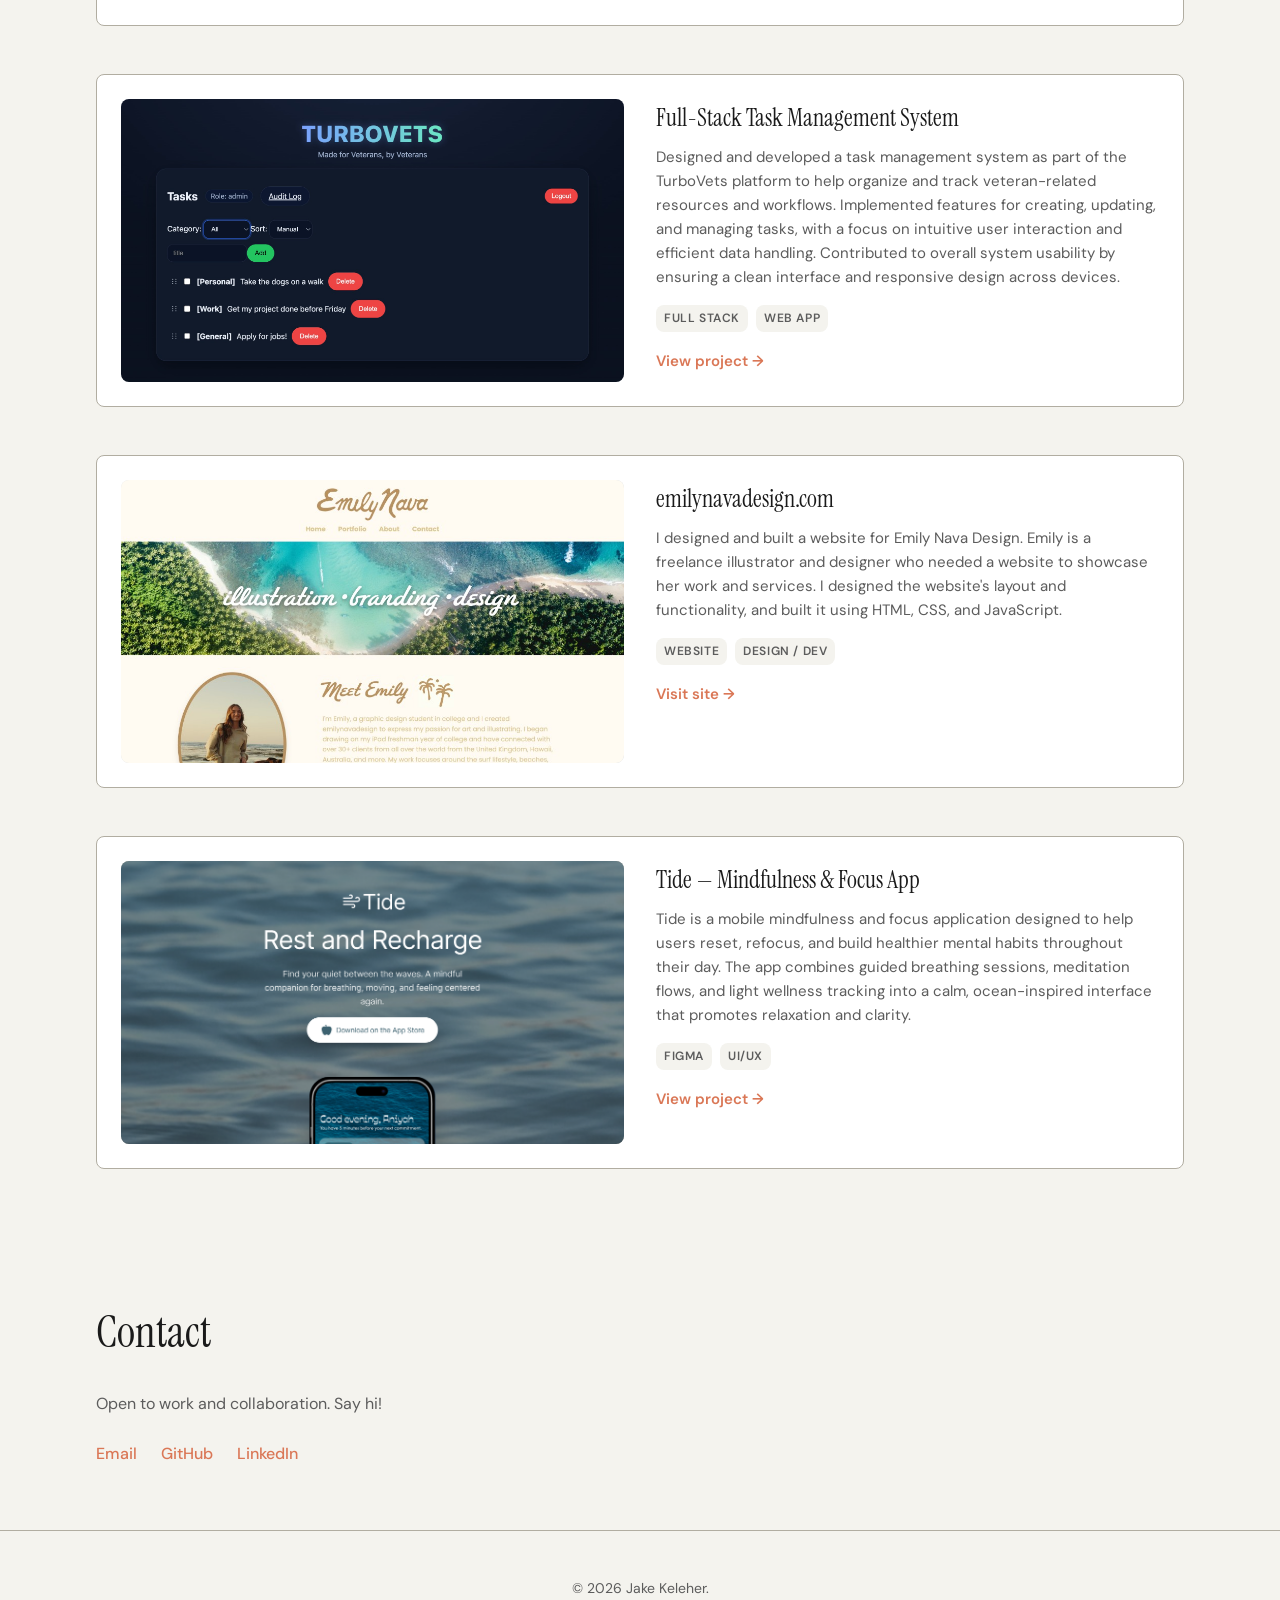
==== commit 42172b1d: "Updated index" ====
--- a/index.html
+++ b/index.html
@@ -41,7 +41,7 @@
       <div class="about-container">
         <div class="about-text">
           <h2 class="section-title">About</h2>
-            <p>I'm a Computer Science major with a Graphic Design minor. I like building things from the database to the UI — and thinking about how they look and feel. </p>
+            <p>I’m a Computer Science student with a minor in Graphic Design, focused on building software that is both technically strong and user-centered. I’ve worked on real-time systems at NIWC Pacific, developing GUI tools and computer vision features using Python and OpenCV, and have also contributed to web and design-focused projects through Omens.agency. Currently, I’m gaining experience in a professional engineering environment at QuidelOrtho, continuing to refine my skills in development, collaboration, and production-level systems. I enjoy creating applications that balance performance, usability, and clean design.</p>
             <p>When I'm not coding or designing, I'm usually playing video-games or hanging out with friends.</p>
         </div>
     
